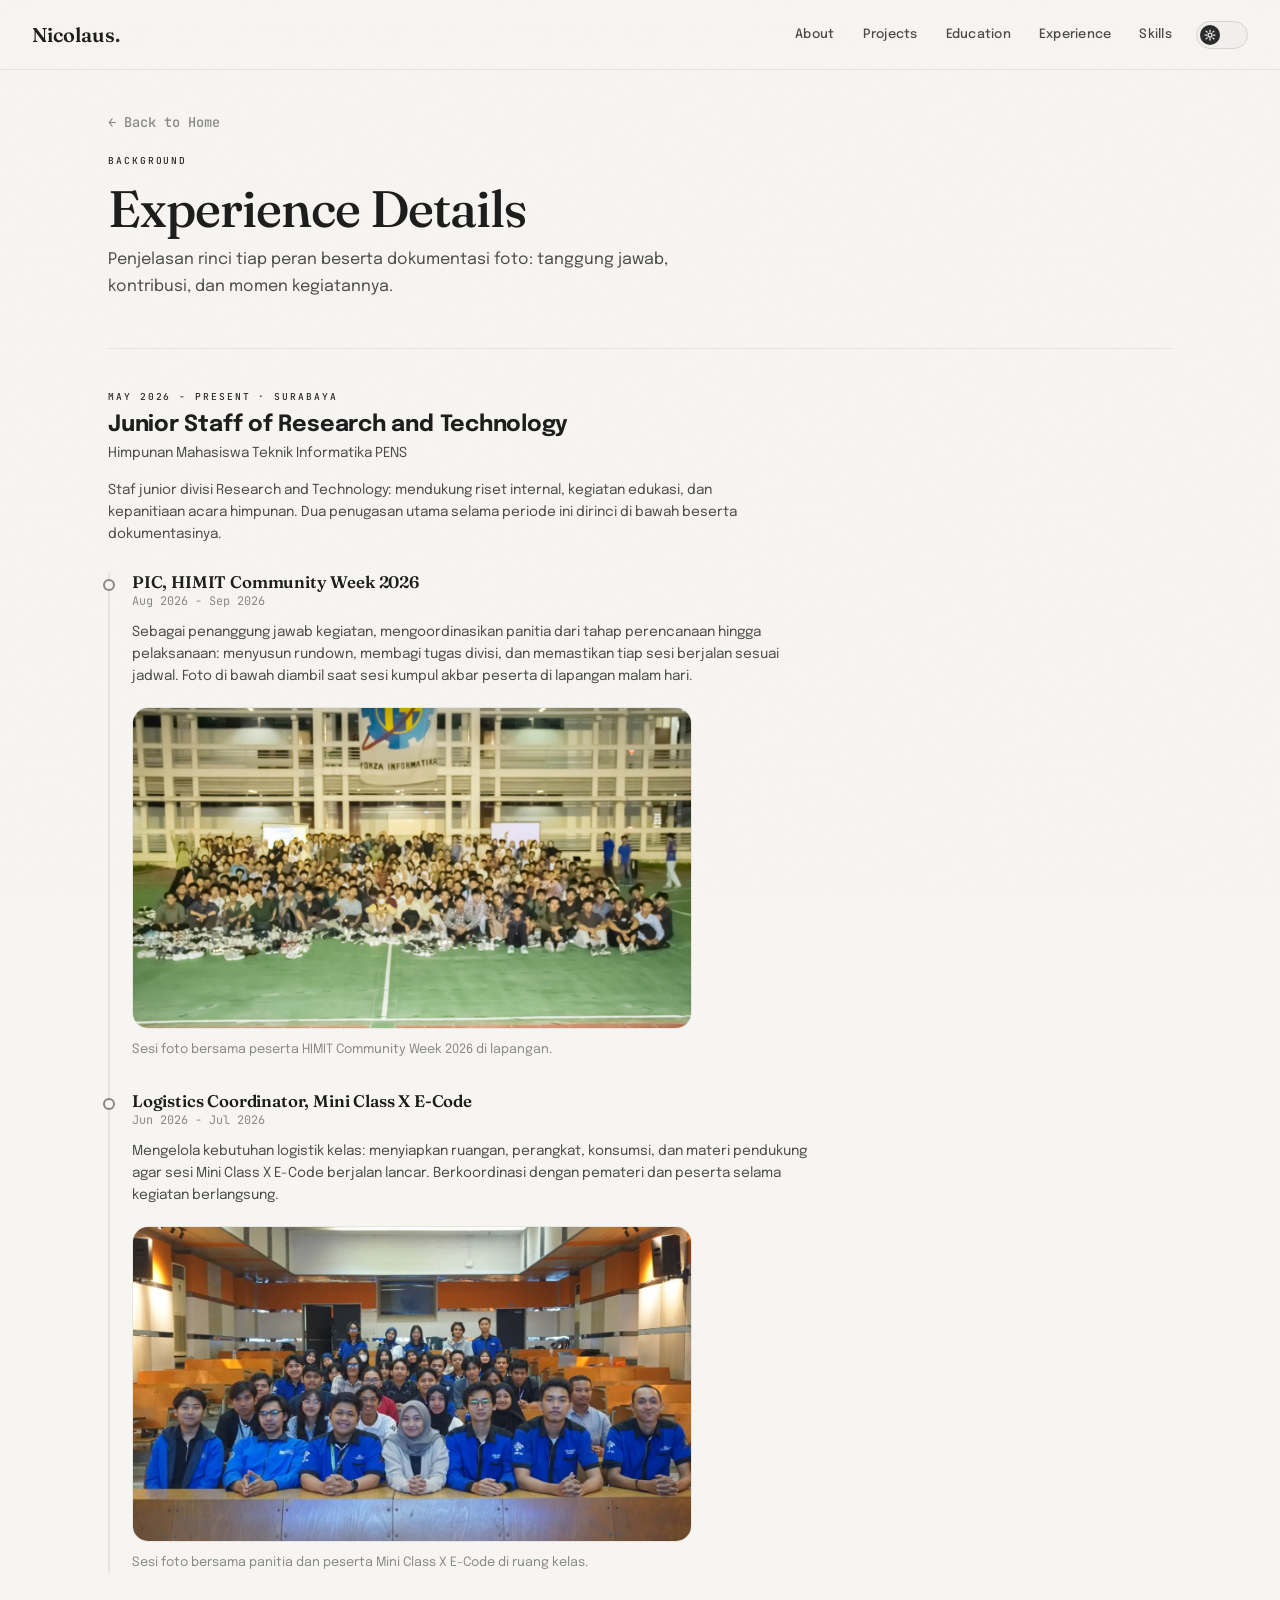
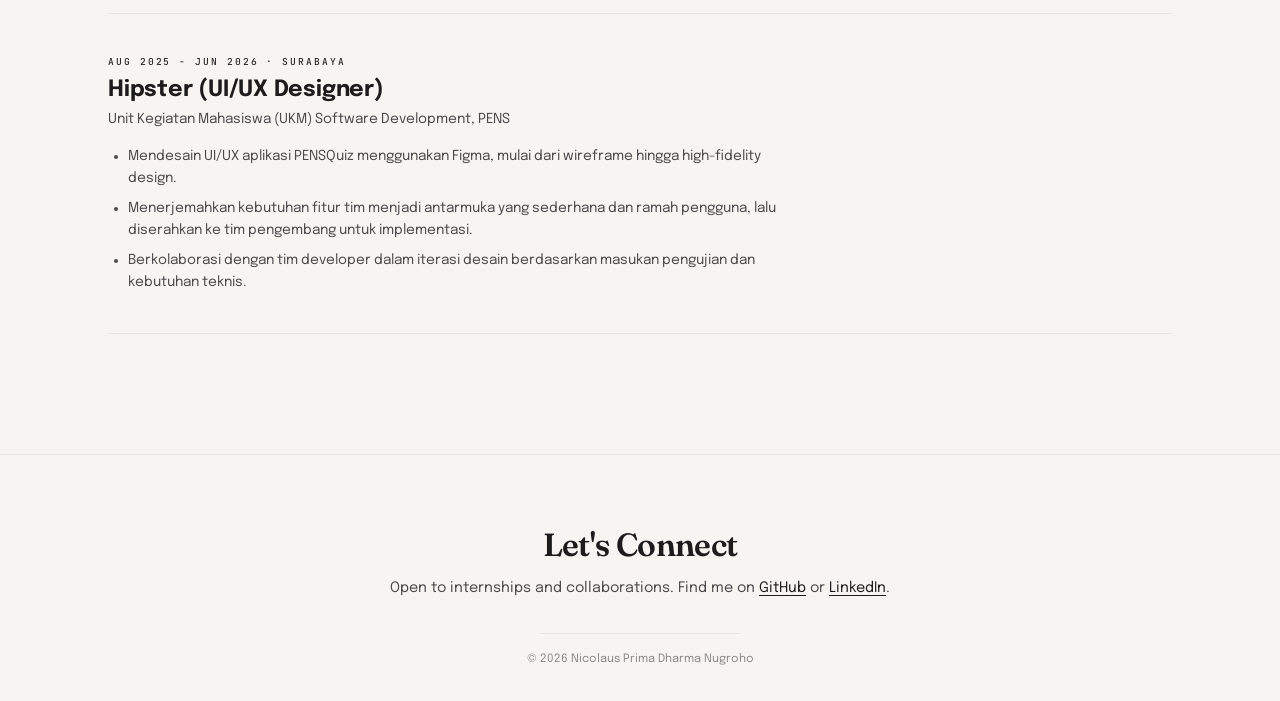
==== experience.html @ c0b5981f "Fix Projects link in experience.html to point to projects.html and enable mobile drawer" ====
<!DOCTYPE html>
<html lang="en">

<head>
  <meta charset="UTF-8">
  <meta name="viewport" content="width=device-width, initial-scale=1.0">
  <title>Experience Details | Nicolaus Prima</title>
  <meta name="description"
    content="Detail pengalaman Nicolaus Prima: HIMIT Community Week 2026 dan Mini Class X E-Code, lengkap dengan dokumentasi foto.">
  <link rel="canonical" href="https://nicolausprima.vercel.app/experience.html">
  <meta property="og:type" content="website">
  <meta property="og:url" content="https://nicolausprima.vercel.app/experience.html">
  <meta property="og:title" content="Experience Details | Nicolaus Prima">
  <meta property="og:description"
    content="Detail pengalaman Nicolaus Prima: HIMIT Community Week 2026 dan Mini Class X E-Code, lengkap dengan dokumentasi foto.">
  <meta property="og:image" content="https://nicolausprima.vercel.app/og-image.png">
  <link rel="icon" href="favicon.svg" type="image/svg+xml">
  <link rel="preconnect" href="https://fonts.googleapis.com">
  <link rel="preconnect" href="https://fonts.gstatic.com" crossorigin>
  <link
    href="https://fonts.googleapis.com/css2?family=Fraunces:ital,opsz,wght@0,9..144,400;0,9..144,500;0,9..144,600;0,9..144,700;1,9..144,400;1,9..144,500;1,9..144,600&family=Epilogue:wght@400;500;600&family=JetBrains+Mono:wght@400;500&family=Bebas+Neue&display=swap"
    rel="stylesheet">
  <script>
    (function () {
      var t = localStorage.getItem('theme');
      if (t) { document.documentElement.setAttribute('data-theme', t); }
      else if (window.matchMedia('(prefers-color-scheme: dark)').matches) {
        document.documentElement.setAttribute('data-theme', 'dark');
      }
    })();
  </script>
  <style>
    :root {
      --bg: #F7F5F2;
      --surface: #F2F0EC;
      --surface-alt: #ECEAE6;
      --text: #1C1C1C;
      --text-secondary: #4A4A4A;
      --text-muted: #888888;
      --accent: #2A2A2A;
      --accent-hover: #111111;
      --accent-glow: rgba(42, 42, 42, 0.07);
      --accent-2: #555555;
      --accent-2-glow: rgba(85, 85, 85, 0.07);
      --border: #D8D5D0;
      --border-light: #E8E5E0;
      --radius: 8px;
      --radius-sm: 4px;
      --font-display: 'Fraunces', serif;
      --font-body: 'Epilogue', sans-serif;
      --font-mono: 'JetBrains Mono', monospace;
      --font-impact: 'Bebas Neue', sans-serif;
      --transition: 0.4s cubic-bezier(0.22, 1, 0.36, 1);
      --ease-out: cubic-bezier(0.22, 1, 0.36, 1);
      --max-w: 1120px;
    }

    [data-theme="dark"] {
      --bg: #111110;
      --surface: #1A1918;
      --surface-alt: #222120;
      --text: #FFFFFF;
      --text-secondary: #C8C4BD;
      --text-muted: #8A8682;
      --accent: #DEDAD4;
      --accent-hover: #F2EEE8;
      --accent-glow: rgba(220, 216, 210, 0.05);
      --accent-2: #9A9590;
      --accent-2-glow: rgba(154, 149, 144, 0.06);
      --border: #2A2826;
      --border-light: #201F1D;
    }

    /* Dark mode: atmospheric hero glow */
    [data-theme="dark"] #hero::before {
      background: radial-gradient(ellipse 60% 50% at 70% 40%, rgba(255, 252, 245, 0.03) 0%, transparent 70%);
    }

    /* Dark mode: body grain stronger */
    [data-theme="dark"] body::after {
      opacity: 0.055;
    }

    /* Dark mode: navbar scrolled */
    [data-theme="dark"] .navbar.scrolled {
      background: rgba(17, 17, 16, 0.92);
      border-bottom-color: var(--border-light);
    }

    /* Dark mode: card polish */
    [data-theme="dark"] .project-card,
    [data-theme="dark"] .tech-badge,
    [data-theme="dark"] .edu-item,
    [data-theme="dark"] .about-avatar-wrap {
      box-shadow: 0 1px 0 rgba(255, 255, 255, 0.03) inset, 0 1px 4px rgba(0, 0, 0, 0.4), 0 4px 20px rgba(0, 0, 0, 0.25);
    }

    [data-theme="dark"] .project-card:hover,
    [data-theme="dark"] .tech-badge:hover,
    [data-theme="dark"] .edu-item:hover,
    [data-theme="dark"] .about-avatar-wrap:hover {
      box-shadow: 0 1px 0 rgba(255, 255, 255, 0.05) inset, 0 4px 24px rgba(0, 0, 0, 0.5), 0 16px 48px rgba(0, 0, 0, 0.35);
      border-color: var(--border);
    }

    /* Dark mode: river lines slightly more visible */
    [data-theme="dark"] .hero-river path {
      stroke: #DEDAD4;
    }

    [data-theme="dark"] .hero-river path.pulse-path {
      opacity: 0.5;
    }

    /* Dark mode: selection highlight */
    [data-theme="dark"] ::selection {
      background: rgba(220, 216, 210, 0.25);
      color: var(--text);
    }

    /* THEME TOGGLE */
    .theme-toggle {
      background: var(--surface);
      border: 1.5px solid var(--border);
      border-radius: 100px;
      width: 52px;
      height: 28px;
      cursor: pointer;
      position: relative;
      transition: var(--transition);
      flex-shrink: 0;
      padding: 0;
    }

    .theme-toggle:hover {
      border-color: var(--accent);
    }

    .theme-toggle-thumb {
      position: absolute;
      top: 3px;
      left: 3px;
      width: 20px;
      height: 20px;
      border-radius: 50%;
      background: var(--accent);
      transition: transform 0.35s cubic-bezier(0.34, 1.56, 0.64, 1), background 0.35s;
      display: flex;
      align-items: center;
      justify-content: center;
    }

    [data-theme="dark"] .theme-toggle-thumb {
      transform: translateX(24px);
    }

    .theme-toggle-icon {
      width: 12px;
      height: 12px;
      color: var(--bg);
      transition: opacity 0.2s;
    }

    .icon-sun {
      opacity: 1;
      position: absolute;
    }

    .icon-moon {
      opacity: 0;
      position: absolute;
    }

    [data-theme="dark"] .icon-sun {
      opacity: 0;
    }

    [data-theme="dark"] .icon-moon {
      opacity: 1;
    }

    /* Smooth Dark/Light Mode Transition */
    .theme-transition,
    .theme-transition *,
    .theme-transition *::before,
    .theme-transition *::after {
      transition: background-color 0.5s ease, color 0.5s ease, border-color 0.5s ease, box-shadow 0.5s ease, fill 0.5s ease, stroke 0.5s ease !important;
    }

    *,
    *::before,
    *::after {
      box-sizing: border-box;
      margin: 0;
      padding: 0;
    }

    html {
      scroll-behavior: smooth;
      overflow-x: hidden;
      width: 100%;
    }

    body {
      background: var(--bg);
      color: var(--text);
      font-family: var(--font-body);
      font-weight: 400;
      font-size: 16px;
      line-height: 1.65;
      -webkit-font-smoothing: antialiased;
      -moz-osx-font-smoothing: grayscale;
      min-height: 100vh;
      overflow-x: hidden;
      width: 100%;
      -webkit-tap-highlight-color: transparent;
    }

    ::selection {
      background: var(--accent);
      color: #fff;
    }

    :focus-visible {
      outline: 2px solid var(--accent);
      outline-offset: 2px;
      border-radius: 2px;
    }

    body::after {
      content: '';
      position: fixed;
      inset: 0;
      pointer-events: none;
      z-index: 9999;
      opacity: 0.025;
      background-image: url("data:image/svg+xml,%3Csvg viewBox='0 0 256 256' xmlns='http://www.w3.org/2000/svg'%3E%3Cfilter id='n'%3E%3CfeTurbulence type='fractalNoise' baseFrequency='0.85' numOctaves='4' stitchTiles='stitch'/%3E%3C/filter%3E%3Crect width='100%25' height='100%25' filter='url(%23n)'/%3E%3C/svg%3E");
      background-repeat: repeat;
      background-size: 256px 256px;
    }

    .container {
      max-width: var(--max-w);
      margin: 0 auto;
      padding: 0 28px;
    }

    h1,
    h2,
    h3,
    h4 {
      font-family: var(--font-display);
      font-weight: 500;
      line-height: 1.1;
      color: var(--text);
    }

    h2 {
      font-size: clamp(2rem, 3.6vw, 2.8rem);
      font-weight: 600;
      letter-spacing: -0.02em;
    }

    h3 {
      font-size: 1.1rem;
      font-weight: 600;
      letter-spacing: -0.01em;
    }

    /* NAVBAR */
    .navbar {
      position: sticky;
      top: 0;
      left: 0;
      right: 0;
      z-index: 1000;
      display: flex;
      align-items: center;
      justify-content: space-between;
      padding: 18px 32px;
      background: rgba(247, 245, 242, 0.88);
      backdrop-filter: blur(16px);
      -webkit-backdrop-filter: blur(16px);
      border-bottom: 1px solid var(--border-light);
      transition: var(--transition);
    }

    [data-theme="dark"] .navbar {
      background: rgba(17, 17, 16, 0.88);
    }

    .nav-right {
      display: flex;
      align-items: center;
      gap: 24px;
    }

    .nav-logo {
      font-family: var(--font-display);
      font-size: 1.25rem;
      font-weight: 600;
      color: var(--text);
      text-decoration: none;
      font-feature-settings: 'swsh' 1, 'calt' 1;
    }

    .nav-logo span {
      color: var(--accent);
    }

    .nav-menu {
      display: flex;
      gap: 28px;
      list-style: none;
    }

    .nav-menu a {
      color: var(--text-secondary);
      text-decoration: none;
      font-size: 0.8rem;
      font-weight: 500;
      letter-spacing: 0.02em;
      transition: color var(--transition);
      position: relative;
    }

    .nav-menu a::after {
      content: '';
      position: absolute;
      bottom: -4px;
      left: 0;
      width: 0;
      height: 1.5px;
      background: var(--accent);
      transition: width var(--transition);
    }

    .nav-menu a:hover {
      color: var(--text);
    }

    .nav-menu a:hover::after {
      width: 100%;
    }

    .nav-social {
      display: flex;
      align-items: center;
      gap: 4px;
      padding-left: 20px;
      border-left: 1px solid var(--border-light);
    }

    .nav-social a {
      display: flex;
      align-items: center;
      justify-content: center;
      width: 32px;
      height: 32px;
      color: var(--text-secondary);
      border-radius: var(--radius-sm);
      transition: var(--transition);
    }

    .nav-social a:hover {
      color: var(--accent);
      background: var(--accent-glow);
    }

    .nav-social svg {
      width: 15px;
      height: 15px;
    }

    /* HERO */
    #hero {
      min-height: 100vh;
      display: flex;
      align-items: center;
      justify-content: center;
      position: relative;
      overflow: hidden;
    }

    .hero-river {
      position: absolute;
      inset: 0;
      width: 100%;
      height: 100%;
      pointer-events: none;
      z-index: 0;
      display: block;
    }

    .hero-river path {
      stroke: var(--accent);
    }

    .hero-river path.pulse-path {
      stroke-dasharray: 180 500;
      animation: river-flow-pulse 16s linear infinite;
    }

    /* Dithered pulse: very slow drift */
    .river-group-1 .pulse-path {
      animation-duration: 58s;
      animation-delay: 0s;
    }

    .river-group-2 .pulse-path {
      animation-duration: 80s;
      animation-delay: -22s;
    }

    .river-group-3 .pulse-path {
      animation-duration: 68s;
      animation-delay: -40s;
    }

    /* Wavy floating groups, very slow and hypnotic */
    .river-group-1 {
      animation: river-float-1 62s ease-in-out infinite;
    }

    .river-group-2 {
      animation: river-float-2 88s ease-in-out infinite;
    }

    .river-group-3 {
      animation: river-float-3 74s ease-in-out infinite;
    }

    @keyframes river-flow-pulse {
      from {
        stroke-dashoffset: 680;
      }

      to {
        stroke-dashoffset: 0;
      }
    }

    @keyframes river-float-1 {

      0%,
      100% {
        transform: translate(0, 0) scaleY(1);
      }

      50% {
        transform: translate(-30px, 12px) scaleY(1.04);
      }
    }

    @keyframes river-float-2 {

      0%,
      100% {
        transform: translate(0, 0) scaleY(1);
      }

      50% {
        transform: translate(25px, -15px) scaleY(0.96);
      }
    }

    @keyframes river-float-3 {

      0%,
      100% {
        transform: translate(0, 0) scaleY(1);
      }

      50% {
        transform: translate(-15px, -8px) scaleY(1.02);
      }
    }

    #hero::before {
      content: '';
      position: absolute;
      right: -5%;
      top: -15%;
      width: 500px;
      height: 500px;
      background: radial-gradient(circle, var(--accent-glow) 0%, transparent 60%);
      pointer-events: none;
      z-index: 0;
    }

    .hero-inner {
      display: flex;
      justify-content: center;
      align-items: center;
      align-items: center;
      width: 100%;
      max-width: var(--max-w);
      margin: 0 auto;
      padding: 0 28px;
      position: relative;
      z-index: 1;
    }

    .hero-tag {
      display: inline-flex;
      align-items: center;
      gap: 8px;
      font-family: var(--font-mono);
      font-size: 0.6rem;
      font-weight: 500;
      letter-spacing: 0.15em;
      text-transform: uppercase;
      color: var(--accent);
      margin-bottom: 24px;
    }

    .hero-tag::before {
      content: '';
      width: 5px;
      height: 5px;
      background: var(--accent);
      border-radius: 50%;
      animation: pulse 2s infinite;
    }

    @keyframes pulse {

      0%,
      100% {
        opacity: 1;
      }

      50% {
        opacity: 0.2;
      }
    }

    .hero-name {
      font-family: var(--font-display);
      font-size: clamp(3.4rem, 6.5vw, 5.4rem);
      font-weight: 600;
      line-height: 1.02;
      color: var(--text);
      margin-bottom: 4px;
      letter-spacing: -0.02em;
    }

    .hero-name .italic {
      font-style: italic;
      font-feature-settings: 'swsh' 1, 'calt' 1;
      color: var(--accent);
    }

    .hero-name-line {
      display: block;
      width: 64px;
      height: 3px;
      background: var(--accent);
      margin: 18px 0 16px;
    }

    .hero-role {
      font-size: 1.05rem;
      color: var(--text-secondary);
      margin-bottom: 20px;
      font-weight: 400;
      min-height: 2rem;
    }

    .hero-role .typed-cursor {
      color: var(--accent);
      font-weight: 300;
    }

    .hero-bio {
      color: var(--text-secondary);
      font-size: 0.92rem;
      line-height: 1.8;
      max-width: 480px;
      margin-bottom: 32px;
    }

    .hero-bio strong {
      color: var(--text);
      font-weight: 500;
    }

    .hero-cta {
      display: flex;
      gap: 12px;
      flex-wrap: wrap;
    }

    .btn {
      display: inline-flex;
      align-items: center;
      gap: 10px;
      padding: 12px 28px;
      font-family: var(--font-body);
      font-size: 0.82rem;
      font-weight: 500;
      text-decoration: none;
      border-radius: var(--radius);
      cursor: pointer;
      border: none;
      line-height: 1;
      transition: var(--transition);
    }

    .btn-primary {
      background: var(--accent);
      color: #fff;
    }

    .btn-primary:hover {
      background: var(--accent-hover);
      box-shadow: 0 4px 20px rgba(0, 0, 0, 0.18);
      transform: translateY(-2px);
    }

    .btn-outline {
      background: transparent;
      color: var(--text);
      border: 1.5px solid var(--border);
    }

    /* New Hero Typography */
    .hero-content-new {
      position: absolute;
      top: 50%;
      left: 50%;
      transform: translate(-50%, -50%);
      z-index: 10;
      text-align: center;
      display: flex;
      flex-direction: column;
      align-items: center;
      width: 100%;
      max-width: 800px;
      padding: 0 20px;
    }

    .hero-tag-new {
      display: inline-flex;
      align-items: center;
      gap: 8px;
      font-family: var(--font-body);
      font-size: 0.95rem;
      color: var(--text-secondary);
      margin-bottom: 24px;
      font-weight: 500;
    }

    .hero-title-new {
      font-family: var(--font-heading);
      font-size: clamp(2.5rem, 6vw, 4.5rem);
      font-weight: 500;
      letter-spacing: -0.03em;
      color: var(--text);
      margin-bottom: 24px;
      min-height: 2.2em;
      /* Prevent layout shift during typing */
    }

    .hero-highlight {
      position: relative;
      display: inline-block;
      padding: 0 8px;
      margin: 0 2px;
      color: var(--text);
      z-index: 1;
      border-radius: 2px;
      transition: color 0.3s ease;
      /* Default transition for reverting */
    }

    .hero-highlight::before {
      content: '';
      position: absolute;
      top: 0;
      left: 0;
      width: 0%;
      height: 100%;
      background-color: var(--text);
      z-index: -1;
      border-radius: 2px;
      transition: width 0.5s cubic-bezier(0.22, 1, 0.36, 1);
      /* Default transition for reverting */
    }

    /* Highlight Activation Animations (Triggered by JS onComplete) */
    .hero-title-new.highlight-active .hero-highlight.h-1::before {
      width: 100%;
      transition: width 0.5s cubic-bezier(0.22, 1, 0.36, 1) 0s;
    }

    .hero-title-new.highlight-active .hero-highlight.h-1 {
      color: var(--bg);
      transition: color 0.3s ease 0.15s;
    }

    .hero-title-new.highlight-active .hero-highlight.h-2::before {
      width: 100%;
      transition: width 0.5s cubic-bezier(0.22, 1, 0.36, 1) 0.3s;
      /* Staggered delay */
    }

    .hero-title-new.highlight-active .hero-highlight.h-2 {
      color: var(--bg);
      transition: color 0.3s ease 0.45s;
    }

    .hero-bio-new {
      font-size: 1.1rem;
      color: var(--text-secondary);
      max-width: 600px;
      margin-bottom: 40px;
      line-height: 1.6;
    }

    .hero-cta-new {
      display: flex;
      gap: 16px;
      justify-content: center;
    }

    .btn-primary-new {
      background: var(--text);
      color: var(--bg);
      border-radius: 100px;
      padding: 14px 32px;
      font-weight: 500;
      font-size: 0.95rem;
      display: inline-flex;
      align-items: center;
      gap: 10px;
      text-decoration: none;
      transition: opacity 0.2s;
    }

    .btn-primary-new:hover {
      opacity: 0.85;
    }

    .btn-outline-new {
      background: transparent;
      color: var(--text);
      border: 1px solid var(--border);
      border-radius: 100px;
      padding: 14px 32px;
      font-weight: 500;
      font-size: 0.95rem;
      text-decoration: none;
      transition: background 0.2s;
      display: inline-flex;
      align-items: center;
      gap: 10px;
    }

    .btn-outline-new:hover {
      background: var(--surface);
    }

    .btn-outline:hover {
      border-color: var(--accent);
      color: var(--accent);
      transform: translateY(-2px);
    }

    /* Photo block */
    .hero-visual {
      position: absolute;
      inset: 0;
      width: 100vw;
      height: 100vh;
      display: none !important;
      /* Temporarily blanked out as requested */
      justify-content: center;
      align-items: center;
      padding: 0;
      overflow: hidden;
    }

    /* Animated Image Hands */
    .dither-hand {
      position: fixed;
      /* Global follow */
      top: 50%;
      width: 45vw;
      max-width: 600px;
      min-width: 250px;
      height: 45vw;
      max-height: 600px;
      min-height: 250px;
      background-image: url('dither-hand.png');
      background-size: contain;
      background-repeat: no-repeat;
      background-position: center;
      mix-blend-mode: screen;
      opacity: 1;
      pointer-events: none;
      z-index: 5;

      /* Smooth fade for scroll */
      transition: opacity 0.4s ease;

      -webkit-mask-image: linear-gradient(to right, transparent 0%, black 20%);
      mask-image: linear-gradient(to right, transparent 0%, black 20%);
    }

    [data-theme="light"] .dither-hand {
      filter: invert(1);
      mix-blend-mode: multiply;
    }

    .dither-hand.left-side {
      /* Anchor the right tip of the left hand exactly 570px from the center screen (beside the 1140px container) */
      right: calc(50vw + 575px);
      transform: translateY(-50%) translateX(0vw);
      animation: pointFloatLeft 2s ease-in-out infinite;
    }

    .dither-hand.right-side {
      /* Anchor the left tip of the flipped right hand exactly 570px from the center screen */
      left: calc(50vw + 575px);
      transform: translateY(-50%) translateX(0vw) scaleX(-1);
      animation: pointFloatRight 2s ease-in-out infinite;
    }

    .dither-hand.left-side {
      right: calc(50vw + 575px);
      transform: translateY(-50%) translateX(0vw);
    }

    .dither-hand.right-side {
      left: calc(50vw + 575px);
      transform: translateY(-50%) translateX(0vw) scaleX(-1);
    }

    @keyframes pointFloatLeft {

      0%,
      100% {
        margin-right: 0px;
      }

      50% {
        margin-right: -15px;
      }

      /* Pushes 15px inward */
    }

    @keyframes pointFloatRight {

      0%,
      100% {
        margin-left: 0px;
      }

      50% {
        margin-left: -15px;
      }

      /* Pushes 15px inward */
    }

    .hero-visual::before {
      content: '';
      position: absolute;
      width: 85vw;
      max-width: 1000px;
      aspect-ratio: 16 / 9;
      height: auto;
      border: 2px solid var(--accent);
      top: 50%;
      left: 50%;
      transform: translate(-50%, -50%) rotate(-1.5deg);
      opacity: 0.12;
      border-radius: var(--radius);
      pointer-events: none;
    }

    .dither-3d-container {
      position: relative;
      width: 100%;
      height: 100%;
      display: flex;
      flex-direction: column;
      align-items: center;
      justify-content: center;
      z-index: 1;
    }

    #hero-3d-canvas {
      width: 100%;
      height: 100%;
      display: block;
      cursor: grab;
    }

    #hero-3d-canvas:active {
      cursor: grabbing;
    }

    .btn-3d-nav {
      position: absolute;
      top: 50%;
      transform: translateY(-50%);
      width: 44px;
      height: 44px;
      border-radius: 50%;
      background: var(--surface);
      border: 1.5px solid var(--border);
      color: var(--text);
      z-index: 2;
      display: flex;
      align-items: center;
      justify-content: center;
      cursor: pointer;
      box-shadow: 0 4px 12px rgba(0, 0, 0, 0.1);
      transition: var(--transition);
    }

    .btn-3d-nav:hover {
      border-color: var(--accent);
      color: var(--accent);
      transform: translateY(-50%) scale(1.05);
    }

    .btn-3d-prev {
      left: 4vw;
    }

    .btn-3d-next {
      right: 4vw;
    }

    .hero-3d-label {
      position: absolute;
      bottom: 6vh;
      left: 50%;
      transform: translateX(-50%);
      font-family: var(--font-mono);
      font-size: 0.85rem;
      letter-spacing: 0.1em;
      color: var(--text);
      background: var(--surface);
      padding: 6px 16px;
      border-radius: 100px;
      border: 1px solid var(--border);
      pointer-events: none;
      z-index: 2;
    }




    /* TECH STRIP */
    .tech-strip {
      display: flex;
      align-items: center;
      justify-content: center;
      gap: 16px;
      padding: 22px 28px;
      flex-wrap: wrap;
      border-top: 1px solid var(--border-light);
      border-bottom: 1px solid var(--border-light);
      background: rgba(242, 240, 236, 0.4);
    }

    .tech-strip-label {
      font-size: 0.7rem;
      font-weight: 600;
      text-transform: uppercase;
      letter-spacing: 0.12em;
      color: var(--text-muted);
    }

    .tech-items {
      display: flex;
      align-items: center;
      gap: 8px;
      flex-wrap: wrap;
    }

    .tech-chip {
      display: inline-flex;
      align-items: center;
      gap: 6px;
      font-family: var(--font-mono);
      font-size: 0.65rem;
      font-weight: 500;
      color: var(--text-secondary);
      padding: 6px 14px;
      background: var(--surface);
      border: 1px solid var(--border-light);
      border-radius: 100px;
      transition: var(--transition);
    }

    .tech-chip:hover {
      border-color: var(--accent);
      color: var(--accent);
      background: var(--accent-glow);
    }

    /* SECTIONS */
    section {
      padding: 100px 0;
      scroll-margin-top: 80px;
      /* JS handles precise centering on nav clicks */
    }

    .section-label {
      display: block;
      font-family: var(--font-mono);
      font-size: 0.6rem;
      font-weight: 500;
      letter-spacing: 0.2em;
      text-transform: uppercase;
      color: var(--accent);
      margin-bottom: 8px;
    }

    .section-intro {
      color: var(--text-secondary);
      font-size: 0.92rem;
      max-width: 540px;
      margin-top: 12px;
      line-height: 1.7;
    }

    /* PROJECTS */
    .projects-grid {
      display: grid;
      grid-template-columns: repeat(2, 1fr);
      gap: 24px;
      margin-top: 40px;
      position: relative;
      z-index: 2;
      /* Ensures cards stay above hands */
    }

    .project-card {
      background: var(--surface);
      border: 1px solid var(--border-light);
      border-radius: var(--radius);
      overflow: hidden;
      text-decoration: none;
      color: var(--text);
      display: flex;
      flex-direction: column;
      transition: var(--transition);
      box-shadow: 0 1px 4px rgba(26, 22, 18, 0.04), 0 4px 16px rgba(26, 22, 18, 0.04);
    }

    .project-card:hover {
      box-shadow: 0 4px 16px rgba(26, 22, 18, 0.06), 0 12px 40px rgba(26, 22, 18, 0.08);
      transform: translateY(-4px);
      border-color: var(--border);
    }

    .project-card:nth-child(1) {
      --card-accent: var(--accent);
    }

    .project-card:nth-child(2) {
      --card-accent: var(--accent-2);
    }

    .project-media {
      position: relative;
      aspect-ratio: 16 / 9;
      overflow: hidden;
      background: var(--surface-alt);
      border-bottom: 1px solid var(--border-light);
    }

    .project-media img {
      width: 100%;
      height: 100%;
      object-fit: cover;
      object-position: center top;
      display: block;
      transition: transform 0.6s var(--ease-out);
    }

    .project-card:hover .project-media img {
      transform: scale(1.04);
    }

    .project-body {
      display: flex;
      flex-direction: column;
      gap: 18px;
      padding: 28px 28px 26px;
      flex: 1;
    }

    .project-tagline {
      order: 1;
      display: flex;
      align-items: center;
      gap: 8px;
      font-family: var(--font-body);
      font-size: 0.82rem;
      font-weight: 500;
      letter-spacing: 0;
      text-transform: none;
      color: var(--text-secondary);
    }

    .project-tagline::before {
      content: '';
      width: 5px;
      height: 5px;
      background: var(--card-accent, var(--accent));
      border-radius: 50%;
    }

    .project-title {
      font-family: var(--font-display);
      font-size: 1.15rem;
      font-weight: 600;
      line-height: 1.25;
      letter-spacing: -0.01em;
      order: 0;
    }

    .project-metric {
      order: 2;
      display: inline-flex;
      align-items: center;
      gap: 6px;
      font-family: var(--font-mono);
      font-size: 0.68rem;
      font-weight: 500;
      color: var(--text);
      background: var(--bg);
      border: 1px solid var(--border-light);
      border-radius: 100px;
      padding: 4px 12px;
      align-self: flex-start;
    }

    .project-metric svg {
      width: 11px;
      height: 11px;
      color: var(--card-accent, var(--accent));
    }

    .project-desc {
      order: 3;
      font-size: 0.85rem;
      color: var(--text-secondary);
      line-height: 1.65;
      flex: 1;
    }

    .project-stack {
      order: 4;
      display: flex;
      align-items: center;
      flex-wrap: wrap;
      column-gap: 16px;
      row-gap: 10px;
      padding: 6px 0 2px;
    }

    .stack-badge {
      display: inline-flex;
      align-items: center;
      gap: 7px;
      font-family: var(--font-body);
      font-size: 0.8rem;
      font-weight: 500;
      color: var(--text-secondary);
      padding: 0;
      background: none;
      border: none;
      border-radius: 0;
    }

    .stack-badge svg {
      width: 18px;
      height: 18px;
      flex-shrink: 0;
      fill: var(--brand, currentColor);
    }

    [data-theme="dark"] .stack-badge svg {
      fill: var(--brand-dark, var(--brand, currentColor));
    }

    .project-footer {
      display: flex;
      align-items: center;
      gap: 10px;
      padding-top: 16px;
      border-top: 1px solid var(--border-light);
      margin-top: auto;
    }

    .project-btn {
      flex: 1;
      display: inline-flex;
      align-items: center;
      justify-content: center;
      gap: 8px;
      font-size: 0.74rem;
      font-weight: 500;
      text-decoration: none;
      padding: 9px 14px;
      border-radius: var(--radius-sm);
      line-height: 1;
      transition: var(--transition);
    }

    .project-btn svg {
      width: 13px;
      height: 13px;
    }

    .project-btn.demo {
      background: var(--accent);
      color: var(--bg);
    }

    .project-btn.demo:hover {
      background: var(--accent-hover);
    }

    .project-btn.code {
      background: transparent;
      color: var(--text-secondary);
      border: 1px solid var(--border);
    }

    .project-btn.code:hover {
      border-color: var(--accent);
      color: var(--accent);
    }

    /* EDUCATION — timeline rows + logo kanan */
    .edu-list,
    .exp-list {
      display: flex;
      flex-direction: column;
      margin-top: 40px;
    }

    .edu-item,
    .exp-item {
      display: grid;
      grid-template-columns: 150px 1fr auto;
      gap: 24px;
      align-items: center;
      padding: 30px 0;
      border-top: 1px solid var(--border-light);
      transition: background var(--transition);
    }

    .edu-item:last-child,
    .exp-item:last-child {
      border-bottom: 1px solid var(--border-light);
    }

    .edu-item:hover,
    .exp-item:hover {
      background: var(--surface);
    }

    .edu-years,
    .exp-years {
      font-family: var(--font-mono);
      font-size: 0.8rem;
      font-weight: 500;
      color: var(--text-muted);
      white-space: nowrap;
    }

    .edu-degree,
    .exp-role {
      font-family: var(--font-body);
      font-size: 1.02rem;
      font-weight: 700;
      letter-spacing: -0.01em;
      color: var(--text);
    }

    .edu-school,
    .exp-org {
      font-size: 0.86rem;
      color: var(--text-secondary);
      margin-top: 5px;
    }

    .edu-campus,
    .exp-meta {
      font-size: 0.86rem;
      color: var(--text-muted);
      margin-top: 2px;
    }

    .edu-logo-wrap {
      width: 88px;
      height: 88px;
      display: flex;
      align-items: center;
      justify-content: center;
      flex-shrink: 0;
      background: transparent;
      padding: 4px;
      margin-right: 20px;
    }

    [data-theme="dark"] .edu-logo-wrap {
      background: transparent;
      border: none;
      box-shadow: none;
    }

    .edu-logo {
      max-width: 100%;
      max-height: 100%;
      object-fit: contain;
    }

    /* EXPERIENCE — header split + link kanan (ala contoh) */
    .section-head-split {
      display: flex;
      align-items: flex-end;
      justify-content: space-between;
      gap: 16px;
    }

    .section-link {
      font-family: var(--font-body);
      font-size: 0.85rem;
      font-weight: 500;
      color: var(--text-muted);
      text-decoration: none;
      white-space: nowrap;
      padding-bottom: 6px;
      transition: color var(--transition);
    }

    .section-link:hover {
      color: var(--accent);
    }

    /* EXPERIENCE — sub-peran di dalam induk (ala LinkedIn group) */
    .exp-sub {
      list-style: none;
      margin: 18px 0 0;
      padding: 0 0 0 18px;
      border-left: 2px solid var(--border-light);
      display: flex;
      flex-direction: column;
      gap: 14px;
    }

    .exp-sub li {
      display: flex;
      flex-direction: column;
      gap: 2px;
    }

    .exp-sub-photo {
      margin-top: 10px;
      border-radius: 12px;
      overflow: hidden;
      border: 1px solid var(--border-light);
      max-width: 420px;
    }

    .exp-sub-photo img {
      display: block;
      width: 100%;
      height: auto;
      object-fit: cover;
    }

    .exp-sub-role {
      font-size: 0.9rem;
      font-weight: 600;
      color: var(--text);
    }

    .exp-sub-years {
      font-family: var(--font-mono);
      font-size: 0.74rem;
      color: var(--text-muted);
    }

    .exp-desc {
      list-style: disc;
      margin: 14px 0 0;
      padding: 0 0 0 20px;
      display: flex;
      flex-direction: column;
      gap: 8px;
      font-size: 0.86rem;
      line-height: 1.6;
      color: var(--text-secondary);
    }

    /* SKILLS — badge marquee (atas kanan, bawah kiri + fade tepi) */
    .tech-groups {
      display: flex;
      flex-direction: column;
      gap: 16px;
      margin-top: 40px;
    }

    .tech-row {
      overflow: hidden;
      padding: 6px 0;
      -webkit-mask-image: linear-gradient(to right, transparent, #000 10%, #000 90%, transparent);
      mask-image: linear-gradient(to right, transparent, #000 10%, #000 90%, transparent);
    }

    .tech-track {
      display: flex;
      width: max-content;
      animation: tech-scroll-right 55s linear infinite;
      will-change: transform;
    }

    .tech-row:nth-child(2) .tech-track {
      animation-name: tech-scroll-left;
      animation-duration: 70s;
    }

    .tech-row:hover .tech-track {
      animation-play-state: paused;
    }

    @keyframes tech-scroll-right {
      from { transform: translateX(-50%); }
      to { transform: translateX(0); }
    }

    @keyframes tech-scroll-left {
      from { transform: translateX(0); }
      to { transform: translateX(-50%); }
    }

    .tech-track .tech-badge {
      flex-shrink: 0;
      margin-right: 14px;
    }

    .tech-badge {
      display: inline-flex;
      align-items: center;
      gap: 11px;
      font-family: var(--font-body);
      font-size: 0.9rem;
      font-weight: 600;
      color: var(--text);
      padding: 14px 24px 14px 16px;
      background: #FFFFFF;
      border: 1px solid var(--border-light);
      border-radius: 12px;
      box-shadow: 0 1px 4px rgba(26, 22, 18, 0.04);
      transition: var(--transition);
    }

    [data-theme="dark"] .tech-badge {
      background: var(--surface);
    }

    .tech-badge:hover {
      box-shadow: 0 4px 16px rgba(26, 22, 18, 0.08);
      transform: translateY(-2px);
      border-color: var(--border);
    }

    .tech-badge svg {
      width: 22px;
      height: 22px;
      flex-shrink: 0;
      fill: var(--brand, currentColor);
    }

    [data-theme="dark"] .tech-badge svg {
      fill: var(--brand-dark, var(--brand, currentColor));
    }

    @media (prefers-reduced-motion: reduce) {
      .tech-track {
        animation: none;
        flex-wrap: wrap;
        justify-content: center;
        width: auto;
      }
      .tech-row {
        -webkit-mask-image: none;
        mask-image: none;
        overflow: visible;
      }
    }

    /* ABOUT ME */
    .about-me {
      padding: 60px 0;
      scroll-margin-top: 80px;
      min-height: calc(100vh - 80px);
      display: flex;
      align-items: center;
      justify-content: center;
    }

    .about-me-container {
      display: flex;
      flex-direction: column;
      align-items: center;
      text-align: center;
      max-width: 720px;
    }

    .about-avatar-wrap {
      width: 190px;
      height: 190px;
      border-radius: 50%;
      padding: 6px;
      background: var(--surface);
      border: 2px solid var(--border);
      box-shadow: 0 10px 32px rgba(26, 22, 18, 0.1);
      margin-bottom: 28px;
      transition: var(--transition);
    }

    .about-avatar-wrap:hover {
      transform: translateY(-4px) scale(1.03);
      border-color: var(--accent);
      box-shadow: 0 16px 40px rgba(26, 22, 18, 0.16);
    }

    .about-avatar {
      width: 100%;
      height: 100%;
      object-fit: cover;
      border-radius: 50%;
      display: block;
    }

    .about-name {
      font-family: var(--font-display);
      font-size: 2.5rem;
      font-weight: 600;
      letter-spacing: -0.02em;
      margin-bottom: 14px;
    }

    .about-bio {
      color: var(--text-secondary);
      font-size: 1.08rem;
      line-height: 1.75;
      margin-bottom: 28px;
    }

    /* FOOTER */
    footer {
      padding: 64px 28px 32px;
      text-align: center;
      border-top: 1px solid var(--border-light);
      margin-top: 40px;
    }

    .footer-title {
      font-family: var(--font-display);
      font-size: 2rem;
      font-weight: 600;
      letter-spacing: -0.02em;
      margin-bottom: 6px;
    }

    .footer-sub {
      color: var(--text-secondary);
      font-size: 0.9rem;
      margin-bottom: 32px;
    }

    .footer-cta {
      display: flex;
      justify-content: center;
      gap: 14px;
      margin-bottom: 40px;
      flex-wrap: wrap;
    }

    .footer-divider {
      border: none;
      border-top: 1px solid var(--border-light);
      max-width: 200px;
      margin: 0 auto 16px;
    }

    .footer-copy {
      color: var(--text-muted);
      font-size: 0.72rem;
    }

    /* REVEAL */
    .reveal {
      opacity: 0;
      transform: translateY(24px);
      transition: opacity 0.6s var(--ease-out), transform 0.6s var(--ease-out);
    }

    .reveal.visible {
      opacity: 1;
      transform: translateY(0);
    }

    /* ── MOBILE NAVIGATION COMPACT FLOATING MENU ── */
    .nav-toggle {
      display: none;
      background: transparent;
      border: 1.5px solid var(--border);
      border-radius: var(--radius-sm);
      width: 38px;
      height: 38px;
      padding: 0;
      cursor: pointer;
      align-items: center;
      justify-content: center;
      flex-direction: column;
      gap: 4.5px;
      transition: var(--transition);
      color: var(--text);
      flex-shrink: 0;
    }

    .nav-toggle:hover {
      background: var(--surface);
      border-color: var(--accent);
    }

    .nav-toggle-bar {
      display: block;
      width: 17px;
      height: 2px;
      background: currentColor;
      border-radius: 2px;
      transition: transform 0.25s var(--ease-out), opacity 0.2s ease;
    }

    .nav-toggle.active .nav-toggle-bar:nth-child(1) {
      transform: translateY(6.5px) rotate(45deg);
    }

    .nav-toggle.active .nav-toggle-bar:nth-child(2) {
      opacity: 0;
      transform: scaleX(0);
    }

    .nav-toggle.active .nav-toggle-bar:nth-child(3) {
      transform: translateY(-6.5px) rotate(-45deg);
    }

    /* Subtle backdrop click catcher */
    .mobile-nav-overlay {
      position: fixed;
      inset: 0;
      background: rgba(0, 0, 0, 0.2);
      backdrop-filter: blur(2px);
      -webkit-backdrop-filter: blur(2px);
      z-index: 1998;
      opacity: 0;
      pointer-events: none;
      transition: opacity 0.2s ease;
    }

    .mobile-nav-overlay.open {
      opacity: 1;
      pointer-events: auto;
    }

    /* Compact floating menu widget */
    .mobile-nav-drawer,
    .mobile-nav-menu {
      position: fixed;
      top: 62px;
      right: 18px;
      width: 215px;
      background: var(--surface);
      border: 1px solid var(--border);
      border-radius: 14px;
      z-index: 1999;
      box-shadow: 0 12px 36px rgba(0, 0, 0, 0.14), 0 3px 10px rgba(0, 0, 0, 0.06);
      padding: 8px;
      display: flex;
      flex-direction: column;
      gap: 3px;
      transform-origin: top right;
      transform: scale(0.92) translateY(-8px);
      opacity: 0;
      pointer-events: none;
      transition: transform 0.22s cubic-bezier(0.16, 1, 0.3, 1), opacity 0.18s ease;
    }

    .mobile-nav-drawer.open,
    .mobile-nav-menu.open {
      transform: scale(1) translateY(0);
      opacity: 1;
      pointer-events: auto;
    }

    .mobile-nav-list {
      list-style: none;
      display: flex;
      flex-direction: column;
      gap: 2px;
      margin: 0;
      padding: 0;
    }

    .mobile-nav-link {
      display: flex;
      align-items: center;
      justify-content: space-between;
      font-family: var(--font-body);
      font-size: 0.9rem;
      font-weight: 500;
      color: var(--text);
      text-decoration: none;
      padding: 9px 12px;
      border-radius: 8px;
      transition: background 0.15s ease, color 0.15s ease, transform 0.15s ease;
    }

    .mobile-nav-link span {
      font-family: var(--font-mono);
      font-size: 0.68rem;
      color: var(--text-muted);
    }

    .mobile-nav-link:hover,
    .mobile-nav-link:active {
      background: var(--surface-alt);
      color: var(--accent);
      transform: translateX(2px);
    }

    .mobile-nav-divider {
      height: 1px;
      background: var(--border-light);
      margin: 4px 4px 6px;
    }

    .mobile-nav-actions {
      display: flex;
      align-items: center;
      justify-content: space-between;
      gap: 6px;
      padding: 2px 4px 4px;
    }

    .mobile-nav-social {
      display: flex;
      align-items: center;
      gap: 4px;
    }

    .mobile-nav-social a {
      width: 32px;
      height: 32px;
      display: inline-flex;
      align-items: center;
      justify-content: center;
      color: var(--text-secondary);
      border-radius: 6px;
      transition: var(--transition);
      background: var(--bg);
      border: 1px solid var(--border-light);
    }

    .mobile-nav-social a:hover {
      border-color: var(--accent);
      color: var(--text);
      background: var(--surface-alt);
    }

    .mobile-nav-social svg {
      width: 14px;
      height: 14px;
    }

    .mobile-nav-cv-btn {
      display: inline-flex;
      align-items: center;
      gap: 6px;
      font-family: var(--font-body);
      font-size: 0.76rem;
      font-weight: 600;
      color: var(--bg);
      background: var(--text);
      border-radius: 6px;
      padding: 7px 12px;
      text-decoration: none;
      transition: opacity 0.15s ease;
      line-height: 1;
    }

    .mobile-nav-cv-btn:hover {
      opacity: 0.85;
    }

    /* ── RESPONSIVE BREAKPOINTS ── */
    @media (max-width: 1200px) {
      .dither-hand.left-side {
        right: 98vw;
      }

      .dither-hand.right-side {
        left: 98vw;
      }
    }

    @media (max-width: 900px) {
      .hero-inner {
        text-align: center;
      }

      .projects-grid {
        grid-template-columns: 1fr;
      }

      .tech-track .tech-badge {
        margin-right: 10px;
      }

      .edu-list,
      .exp-list {
        margin-top: 28px;
      }

      .edu-item,
      .exp-item {
        grid-template-columns: 150px 1fr auto;
        gap: 24px;
        padding: 30px 0;
        max-width: 100%;
      }

      .navbar {
        padding: 16px 24px;
      }

      .navbar.scrolled {
        padding: 12px 24px;
      }

      .nav-menu {
        gap: 20px;
      }

      section {
        padding: 85px 0;
      }

      .hero-title-new {
        font-size: 2.9rem;
        min-height: 2.4em;
      }
    }

    /* MOBILE BREAKPOINT (<= 768px: Mobile Phones & Portrait Tablets) */
    @media (max-width: 768px) {
      /* Navbar: sleek single row with brand, theme toggle & hamburger button */
      .nav-desktop,
      .nav-social-desktop {
        display: none !important;
      }

      .nav-toggle {
        display: flex;
      }

      .navbar {
        padding: 12px 20px;
        flex-wrap: nowrap;
        justify-content: space-between;
      }

      .navbar.scrolled {
        padding: 10px 20px;
      }

      .nav-right {
        gap: 12px;
      }

      .theme-toggle {
        width: 48px;
        height: 26px;
      }

      .theme-toggle-thumb {
        width: 18px;
        height: 18px;
        top: 3px;
        left: 3px;
      }

      [data-theme="dark"] .theme-toggle-thumb {
        transform: translateX(22px);
      }

      /* Hero mobile layout: flow naturally to prevent clipping or navbar overlap */
      #hero {
        min-height: 100svh;
        padding: 95px 18px 45px;
        display: flex;
        align-items: center;
        justify-content: center;
        box-sizing: border-box;
      }

      .hero-content-new {
        position: relative;
        top: auto;
        left: auto;
        transform: none;
        width: 100%;
        max-width: 100%;
        padding: 0;
      }

      .hero-tag-new {
        font-size: 0.85rem;
        margin-bottom: 18px;
        gap: 6px;
      }

      .hero-tag-new svg {
        width: 16px;
        height: 16px;
      }

      .hero-title-new {
        font-size: clamp(2rem, 8vw, 2.75rem);
        letter-spacing: -0.025em;
        line-height: 1.16;
        min-height: 3.2em;
        margin-bottom: 18px;
      }

      .hero-bio-new {
        font-size: 0.96rem;
        line-height: 1.65;
        margin-bottom: 28px;
        padding: 0 4px;
      }

      .hero-cta-new {
        flex-direction: column;
        align-items: center;
        width: 100%;
        gap: 12px;
      }

      .hero-cta-new .btn-primary-new,
      .hero-cta-new .btn-outline-new {
        width: 100%;
        max-width: 300px;
        justify-content: center;
        padding: 13px 20px;
        font-size: 0.92rem;
        min-height: 48px;
      }

      /* Hide background hands on mobile for unhindered content & optimal performance */
      .dither-hand {
        display: none !important;
      }

      /* River animation static on mobile */
      .river-group-1,
      .river-group-2,
      .river-group-3 {
        animation: none !important;
        transform: none !important;
      }

      .hero-river path.pulse-path {
        display: none !important;
      }

      /* Container spacing */
      .container {
        padding: 0 18px;
      }

      section {
        padding: 65px 0;
        scroll-margin-top: 60px;
      }

      /* Section headers */
      h2 {
        font-size: clamp(1.85rem, 6.5vw, 2.35rem);
      }

      .section-label {
        font-size: 0.65rem;
      }

      /* Projects */
      .projects-grid {
        gap: 20px;
        margin-top: 28px;
      }

      .project-card {
        border-radius: 10px;
      }

      .project-body {
        padding: 20px 18px 18px;
        gap: 11px;
      }

      .project-title {
        font-size: 1.15rem;
      }

      .project-desc {
        font-size: 0.84rem;
        line-height: 1.6;
      }

      .project-btn {
        padding: 10px 12px;
        font-size: 0.74rem;
        min-height: 42px;
      }

      .edu-list,
      .exp-list {
        margin-top: 28px;
      }

      .edu-item,
      .exp-item {
        grid-template-columns: 1fr auto;
        grid-template-areas:
          "years logo"
          "info logo";
        gap: 4px 16px;
        padding: 22px 12px;
        align-items: start;
      }

      .edu-years,
      .exp-years { grid-area: years; }
      .edu-info,
      .exp-info { grid-area: info; }
      .edu-logo-wrap {
        grid-area: logo;
        align-self: center;
        width: 72px;
        height: 72px;
        padding: 6px;
        margin-right: 12px;
      }

      .edu-degree,
      .exp-role {
        font-size: 0.98rem;
      }

      .edu-school,
      .edu-campus,
      .exp-org,
      .exp-meta {
        font-size: 0.8rem;
      }

      /* Skills */
      .tech-groups {
        gap: 12px;
        margin-top: 28px;
      }

      .tech-track .tech-badge {
        margin-right: 10px;
      }

      .tech-badge {
        font-size: 0.82rem;
        padding: 11px 18px 11px 13px;
      }

      .tech-badge svg {
        width: 19px;
        height: 19px;
      }

      /* About Me */
      .about-me {
        padding: 50px 0;
        min-height: auto;
        scroll-margin-top: 60px;
      }

      .about-avatar-wrap {
        width: 140px;
        height: 140px;
        margin-bottom: 20px;
      }

      .about-name {
        font-size: 1.9rem;
        margin-bottom: 12px;
      }

      .about-bio {
        font-size: 0.96rem;
        line-height: 1.7;
        margin-bottom: 20px;
      }

      /* Footer */
      footer {
        padding: 50px 18px 28px;
        margin-top: 20px;
      }

      .footer-title {
        font-size: 1.85rem;
      }

      .footer-sub {
        font-size: 0.88rem;
        margin-bottom: 24px;
      }

      .footer-cta {
        flex-direction: column;
        align-items: center;
        gap: 12px;
        margin-bottom: 32px;
      }

      .footer-cta .btn-primary-new,
      .footer-cta .btn-outline-new {
        width: 100%;
        max-width: 300px;
        justify-content: center;
        min-height: 48px;
      }
    }

    /* VERY SMALL SCREENS (<= 380px, e.g. iPhone SE, small Androids) */
    @media (max-width: 380px) {
      .container {
        padding: 0 14px;
      }

      .navbar {
        padding: 10px 14px;
      }

      .navbar.scrolled {
        padding: 8px 14px;
      }

      .nav-logo {
        font-size: 1.12rem;
      }

      .hero-title-new {
        font-size: 1.8rem;
        min-height: 3.4em;
      }

      .hero-tag-new {
        font-size: 0.78rem;
      }

      .hero-bio-new {
        font-size: 0.88rem;
      }

      .project-body {
        padding: 16px 14px 14px;
      }

      .project-footer {
        flex-direction: column;
        gap: 8px;
      }

      .project-btn {
        width: 100%;
      }

      .edu-logo-wrap {
        width: 68px;
        height: 60px;
        margin-right: 6px;
      }

      .edu-degree {
        font-size: 0.92rem;
      }

      .mobile-nav-drawer {
        width: 90vw;
        padding: 20px 16px 28px;
      }

      .mobile-nav-link {
        font-size: 1.15rem;
        padding: 10px 12px;
      }
    }

    /* EXPERIENCE DETAIL — halaman khusus */
    .detail-back {
      display: inline-flex;
      align-items: center;
      gap: 8px;
      font-family: var(--font-mono);
      font-size: 0.85rem;
      font-weight: 500;
      color: var(--text-muted);
      text-decoration: none;
      margin-bottom: 20px;
      transition: color var(--transition), transform var(--transition);
    }
    .detail-back:hover {
      color: var(--accent);
      transform: translateX(-3px);
    }
    .detail-hero { margin-bottom: 48px; }
    .detail-hero h1 {
      font-family: var(--font-display);
      font-size: clamp(2rem, 5vw, 3.2rem);
      letter-spacing: -0.02em;
      margin: 12px 0 8px;
    }
    .detail-hero p {
      color: var(--text-secondary);
      font-size: 1rem;
      max-width: 640px;
      line-height: 1.7;
    }
    .exp-detail-block {
      border-top: 1px solid var(--border-light);
      padding: 40px 0;
    }
    .exp-detail-block:last-of-type {
      border-bottom: 1px solid var(--border-light);
    }
    .exp-detail-photo {
      margin-top: 20px;
      border-radius: 16px;
      overflow: hidden;
      border: 1px solid var(--border-light);
      max-width: 560px;
    }
    .exp-detail-photo img {
      display: block;
      width: 100%;
      height: auto;
      max-height: 320px;
      object-fit: cover;
    }
    .exp-detail-caption {
      margin-top: 10px;
      font-size: 0.8rem;
      color: var(--text-muted);
    }
    /* Garis relasi induk -> sub-acara (timeline ala LinkedIn group) */
    .exp-detail-children {
      margin: 28px 0 0;
      padding: 0 0 0 22px;
      border-left: 2px solid var(--border-light);
      display: flex;
      flex-direction: column;
      gap: 32px;
    }
    .exp-detail-child {
      position: relative;
      scroll-margin-top: 120px;
    }
    .exp-detail-child::before {
      content: "";
      position: absolute;
      left: -29px;
      top: 6px;
      width: 12px;
      height: 12px;
      border-radius: 50%;
      background: var(--bg);
      border: 2px solid var(--text-muted);
    }
    .detail-page {
      padding-top: 40px;
      padding-bottom: 80px;
    }

    @media (max-width: 768px) {
      .detail-page {
        padding-top: 20px;
        padding-bottom: 60px;
      }
    }

    /* PAGE TRANSITION — fade halus antar halaman */
    body {
      opacity: 0;
      transition: opacity 0.35s ease;
    }

    body.page-ready {
      opacity: 1;
    }

    body.page-leaving {
      opacity: 0;
    }

    @media (prefers-reduced-motion: reduce) {
      body {
        opacity: 1;
        transition: none;
      }
    }

  </style>
</head>

<body>
  <!-- NAVBAR -->
  <header class="navbar" role="banner">
    <a href="index.html#hero" class="nav-logo">Nicolaus<span>.</span></a>
    <div class="nav-right">
      <nav class="nav-desktop" aria-label="Main navigation">
        <ul class="nav-menu">
          <li><a href="index.html#about">About</a></li>
          <li><a href="projects.html">Projects</a></li>
          <li><a href="index.html#education">Education</a></li>
          <li><a href="experience.html" class="active">Experience</a></li>
          <li><a href="index.html#skills">Skills</a></li>
        </ul>
      </nav>
      <button class="theme-toggle" id="theme-toggle" aria-label="Toggle dark mode" title="Toggle dark mode">
        <span class="theme-toggle-thumb">
          <svg class="theme-toggle-icon icon-sun" viewBox="0 0 24 24" fill="none" stroke="currentColor"
            stroke-width="2.5" stroke-linecap="round">
            <circle cx="12" cy="12" r="4" />
            <line x1="12" y1="2" x2="12" y2="5" />
            <line x1="12" y1="19" x2="12" y2="22" />
            <line x1="2" y1="12" x2="5" y2="12" />
            <line x1="19" y1="12" x2="22" y2="12" />
            <line x1="4.22" y1="4.22" x2="6.34" y2="6.34" />
            <line x1="17.66" y1="17.66" x2="19.78" y2="19.78" />
            <line x1="4.22" y1="19.78" x2="6.34" y2="17.66" />
            <line x1="17.66" y1="6.34" x2="19.78" y2="4.22" />
          </svg>
          <svg class="theme-toggle-icon icon-moon" viewBox="0 0 24 24" fill="none" stroke="currentColor"
            stroke-width="2.5" stroke-linecap="round">
            <path d="M21 12.79A9 9 0 1 1 11.21 3 7 7 0 0 0 21 12.79z" />
          </svg>
        </span>
      </button>
      <button class="nav-toggle" id="nav-toggle" aria-label="Toggle mobile navigation" aria-expanded="false" aria-controls="mobile-nav-drawer">
        <span class="nav-toggle-bar"></span>
        <span class="nav-toggle-bar"></span>
        <span class="nav-toggle-bar"></span>
      </button>
    </div>
  </header>

  <!-- MOBILE NAV FLOATING MENU -->
  <div class="mobile-nav-overlay" id="mobile-nav-overlay" aria-hidden="true"></div>
  <nav class="mobile-nav-menu" id="mobile-nav-drawer" aria-label="Mobile navigation" aria-hidden="true">
    <ul class="mobile-nav-list">
      <li><a href="index.html#hero" class="mobile-nav-link">Home <span>01</span></a></li>
      <li><a href="index.html#about" class="mobile-nav-link">About <span>02</span></a></li>
      <li><a href="projects.html" class="mobile-nav-link">Projects <span>03</span></a></li>
      <li><a href="index.html#education" class="mobile-nav-link">Education <span>04</span></a></li>
      <li><a href="experience.html" class="mobile-nav-link active">Experience <span>05</span></a></li>
      <li><a href="index.html#skills" class="mobile-nav-link">Skills <span>06</span></a></li>
    </ul>
    <div class="mobile-nav-divider"></div>
    <div class="mobile-nav-actions">
      <div class="mobile-nav-social">
        <a href="https://github.com/nicolausprima" target="_blank" rel="noopener" aria-label="GitHub profile" title="GitHub">
          <svg viewBox="0 0 24 24" fill="currentColor"><path d="M12 0C5.37 0 0 5.37 0 12c0 5.3 3.44 9.8 8.21 11.39.6.11.82-.26.82-.58 0-.29-.01-1.05-.02-2.05-3.34.73-4.04-1.61-4.04-1.61-.55-1.38-1.34-1.75-1.34-1.75-1.09-.74.08-.73.08-.73 1.2.09 1.83 1.23 1.83 1.23 1.07 1.83 2.8 1.3 3.49.99.11-.77.42-1.3.76-1.6-2.67-.3-5.47-1.34-5.47-5.95 0-1.31.47-2.38 1.23-3.22-.12-.3-.54-1.52.12-3.17 0 0 1.01-.32 3.3 1.23A11.52 11.52 0 0 1 12 6.8c1.02.01 2.05.14 3.01.41 2.28-1.55 3.29-1.23 3.29-1.23.66 1.65.24 2.87.12 3.17.77.84 1.23 1.91 1.23 3.22 0 4.62-2.8 5.65-5.48 5.95.43.37.81 1.1.81 2.22 0 1.6-.02 2.88-.02 3.27 0 .32.22.7.83.58A12.01 12.01 0 0 0 24 12c0-6.63-5.37-12-12-12z"/></svg>
        </a>
        <a href="https://www.linkedin.com/in/nicolausprima/" target="_blank" rel="noopener" aria-label="LinkedIn profile" title="LinkedIn">
          <svg viewBox="0 0 24 24" fill="currentColor"><path d="M4.98 3.5C4.98 4.88 3.88 6 2.5 6S0 4.88 0 3.5 1.12 1 2.5 1 4.98 2.12 4.98 3.5zM0 8h5v15H0V8zm7.5 0h4.8v2.1h.07c.67-1.27 2.31-2.6 4.77-2.6 5.1 0 6.04 3.36 6.04 7.73V23H17.6v-7.4c0-1.77-.03-4.05-2.47-4.05-2.47 0-2.85 1.93-2.85 3.93V23H7.5V8z"/></svg>
        </a>
      </div>
      <a href="CV.pdf" download class="mobile-nav-cv-btn">CV</a>
    </div>
  </nav>

  <main class="detail-page">
    <div class="container">
      <a href="index.html" class="detail-back">&larr; Back to Home</a>
      <div class="detail-hero">
        <span class="section-label">Background</span>
        <h1>Experience Details</h1>
        <p>Penjelasan rinci tiap peran beserta dokumentasi foto: tanggung jawab, kontribusi, dan momen kegiatannya.</p>
      </div>

      <article class="exp-detail-block" id="himit">
        <span class="section-label">May 2026 - Present &middot; Surabaya</span>
        <h2 class="exp-role" style="font-size:1.4rem;margin-top:8px;">Junior Staff of Research and Technology</h2>
        <div class="exp-org">Himpunan Mahasiswa Teknik Informatika PENS</div>
        <p class="exp-desc" style="list-style:none;padding:0;margin-top:14px;max-width:680px;">
          Staf junior divisi Research and Technology: mendukung riset internal, kegiatan edukasi, dan kepanitiaan
          acara himpunan. Dua penugasan utama selama periode ini dirinci di bawah beserta dokumentasinya.
        </p>

        <div class="exp-detail-children">
          <div class="exp-detail-child" id="community-week">
            <h3 class="exp-sub-role" style="font-size:1.05rem;">PIC, HIMIT Community Week 2026</h3>
            <div class="exp-sub-years">Aug 2026 - Sep 2026</div>
            <p class="exp-desc" style="list-style:none;padding:0;margin-top:10px;max-width:680px;">
              Sebagai penanggung jawab kegiatan, mengoordinasikan panitia dari tahap perencanaan hingga pelaksanaan:
              menyusun rundown, membagi tugas divisi, dan memastikan tiap sesi berjalan sesuai jadwal. Foto di bawah
              diambil saat sesi kumpul akbar peserta di lapangan malam hari.
            </p>
            <figure class="exp-detail-photo">
              <img src="assets/exp-community-week.webp" alt="Foto dokumentasi HIMIT Community Week 2026" loading="lazy">
            </figure>
            <figcaption class="exp-detail-caption">Sesi foto bersama peserta HIMIT Community Week 2026 di lapangan.</figcaption>
          </div>

          <div class="exp-detail-child" id="mini-class">
            <h3 class="exp-sub-role" style="font-size:1.05rem;">Logistics Coordinator, Mini Class X E-Code</h3>
            <div class="exp-sub-years">Jun 2026 - Jul 2026</div>
            <p class="exp-desc" style="list-style:none;padding:0;margin-top:10px;max-width:680px;">
              Mengelola kebutuhan logistik kelas: menyiapkan ruangan, perangkat, konsumsi, dan materi pendukung agar
              sesi Mini Class X E-Code berjalan lancar. Berkoordinasi dengan pemateri dan peserta selama kegiatan
              berlangsung.
            </p>
            <figure class="exp-detail-photo">
              <img src="assets/exp-miniclass.webp" alt="Foto dokumentasi Mini Class X E-Code" loading="lazy">
            </figure>
            <figcaption class="exp-detail-caption">Sesi foto bersama panitia dan peserta Mini Class X E-Code di ruang kelas.</figcaption>
          </div>
        </div>
      </article>

      <article class="exp-detail-block" id="hipster">
        <span class="section-label">Aug 2025 - Jun 2026 &middot; Surabaya</span>
        <h2 class="exp-role" style="font-size:1.4rem;margin-top:8px;">Hipster (UI/UX Designer)</h2>
        <div class="exp-org">Unit Kegiatan Mahasiswa (UKM) Software Development, PENS</div>
        <ul class="exp-desc" style="margin-top:14px;max-width:680px;">
          <li>Mendesain UI/UX aplikasi PENSQuiz menggunakan Figma, mulai dari wireframe hingga high-fidelity design.</li>
          <li>Menerjemahkan kebutuhan fitur tim menjadi antarmuka yang sederhana dan ramah pengguna, lalu diserahkan ke tim pengembang untuk implementasi.</li>
          <li>Berkolaborasi dengan tim developer dalam iterasi desain berdasarkan masukan pengujian dan kebutuhan teknis.</li>
        </ul>
      </article>
    </div>
  </main>

  <footer>
    <div class="container">
      <div class="footer-title">Let's Connect</div>
      <p class="footer-sub">Open to internships and collaborations. Find me on <a
          href="https://github.com/nicolausprima" target="_blank" rel="noopener"
          style="color: var(--text); text-decoration: underline; text-underline-offset: 3px;">GitHub</a> or <a
          href="https://www.linkedin.com/in/nicolausprima/" target="_blank" rel="noopener"
          style="color: var(--text); text-decoration: underline; text-underline-offset: 3px;">LinkedIn</a>.</p>
      <hr class="footer-divider">
      <p class="footer-copy">&copy; 2026 Nicolaus Prima Dharma Nugroho</p>
    </div>
  </footer>

  <script>
    // Page transition fade (sinkron dengan index/app.js)
    (function () {
      var reduceMotion = window.matchMedia('(prefers-reduced-motion: reduce)').matches;
      requestAnimationFrame(function () {
        requestAnimationFrame(function () {
          document.body.classList.add('page-ready');
        });
      });
      if (reduceMotion) return;
      document.querySelectorAll('a[href$=".html"], a[href^="index.html"]').forEach(function (link) {
        link.addEventListener('click', function (e) {
          var href = link.getAttribute('href');
          if (!href || link.target === '_blank') return;
          e.preventDefault();
          document.body.classList.add('page-leaving');
          setTimeout(function () { window.location.href = href; }, 300);
        });
      });
    })();
    // Theme toggle mandiri (tanpa app.js yang berat)
    (function () {
      var btn = document.getElementById('theme-toggle');
      function apply(t) {
        document.documentElement.setAttribute('data-theme', t);
        try { localStorage.setItem('theme', t); } catch (e) {}
      }
      btn && btn.addEventListener('click', function () {
        var cur = document.documentElement.getAttribute('data-theme');
        apply(cur === 'dark' ? 'light' : 'dark');
      });
      var nav = document.querySelector('.navbar');
      window.addEventListener('scroll', function () {
        if (window.scrollY > 24) nav.classList.add('scrolled');
        else nav.classList.remove('scrolled');
      }, { passive: true });
    })();

    // Mobile nav drawer
    (function () {
      var toggle = document.getElementById('nav-toggle');
      var drawer = document.getElementById('mobile-nav-drawer');
      var overlay = document.getElementById('mobile-nav-overlay');
      if (!toggle || !drawer || !overlay) return;
      function open() {
        toggle.classList.add('open');
        drawer.classList.add('open');
        overlay.classList.add('open');
        toggle.setAttribute('aria-expanded', 'true');
        document.body.style.overflow = 'hidden';
      }
      function close() {
        toggle.classList.remove('open');
        drawer.classList.remove('open');
        overlay.classList.remove('open');
        toggle.setAttribute('aria-expanded', 'false');
        document.body.style.overflow = '';
      }
      toggle.addEventListener('click', function () {
        if (drawer.classList.contains('open')) close();
        else open();
      });
      overlay.addEventListener('click', close);
      drawer.querySelectorAll('a').forEach(function (l) { l.addEventListener('click', close); });
    })();
  </script>
</body>

</html>
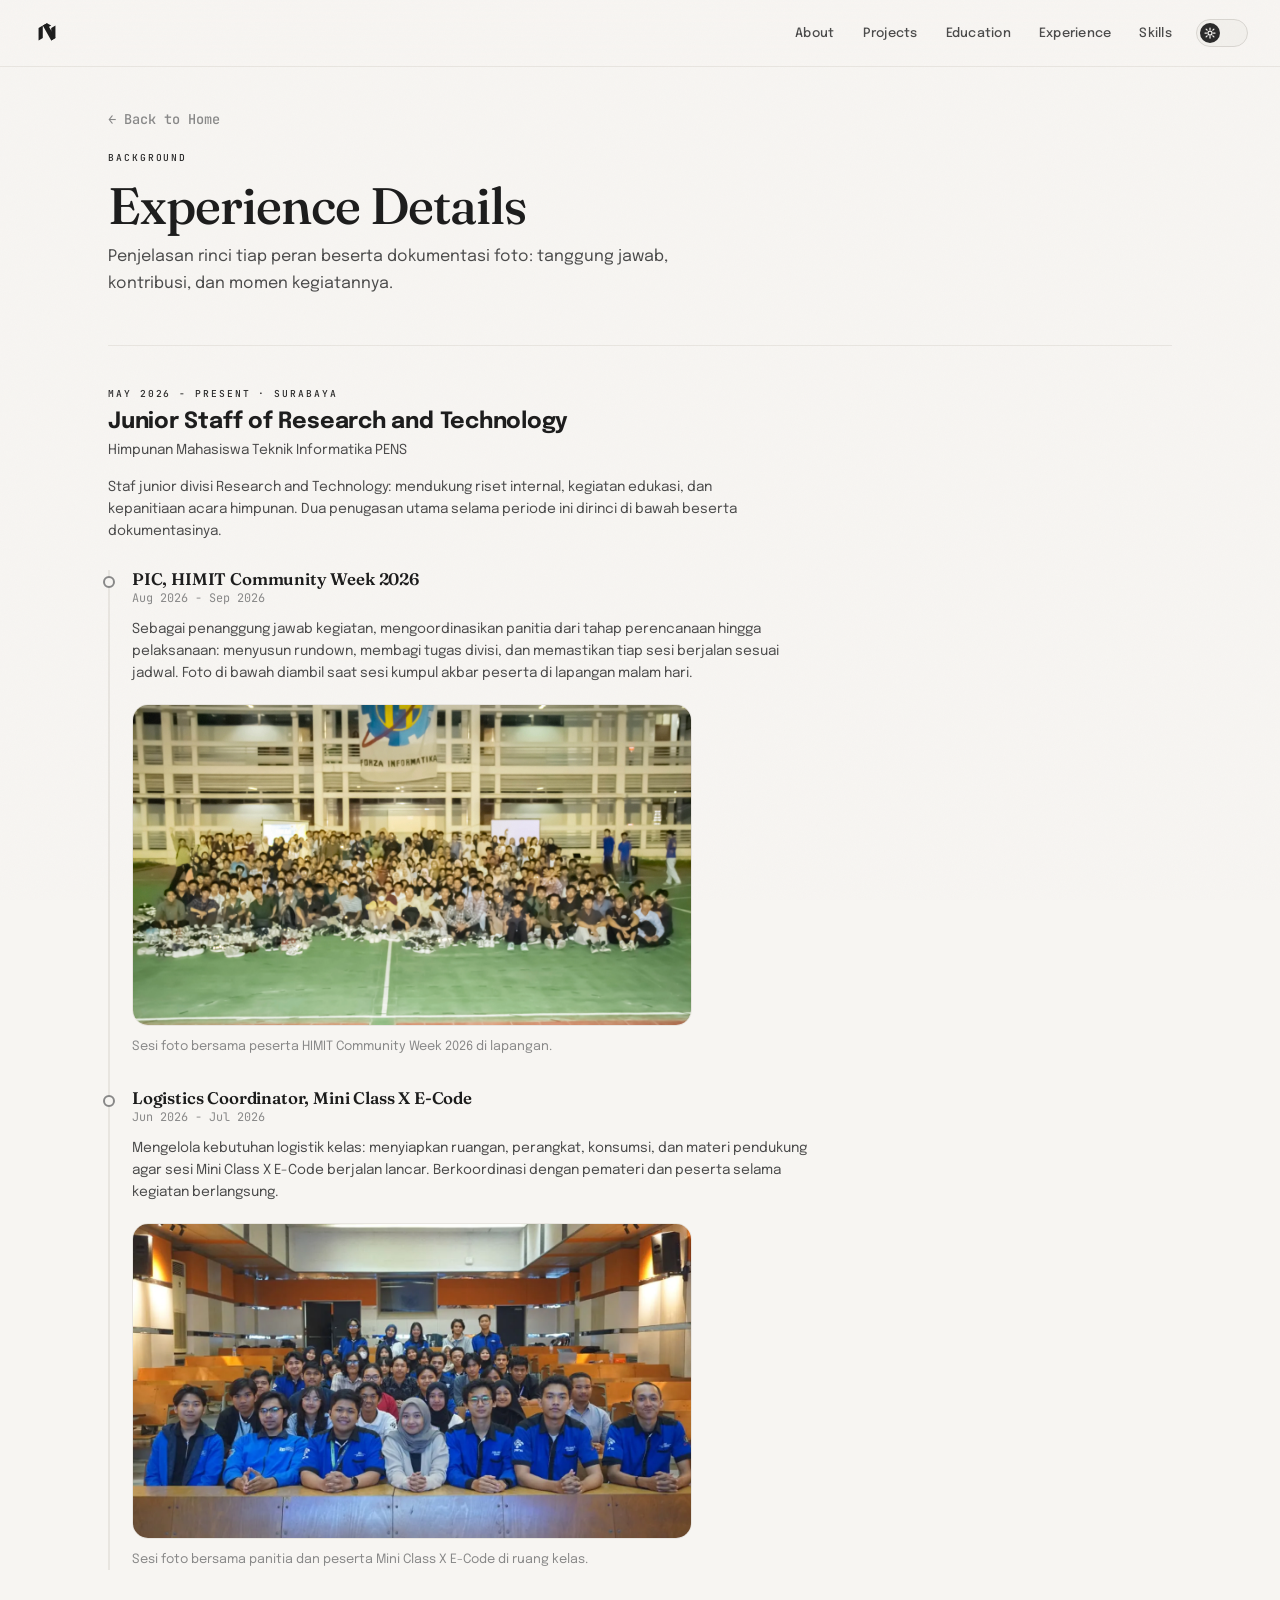
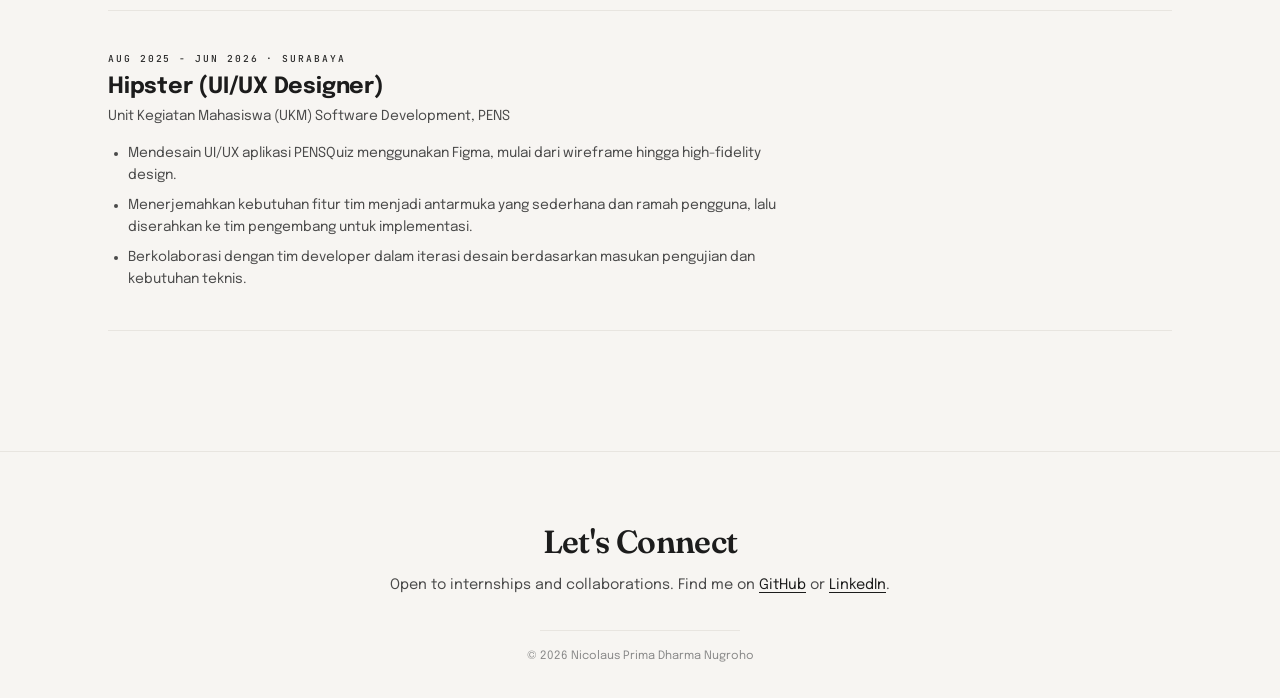
==== commit 68099b6d: "Replace nav wordmark with NP monogram logo on all pages" ====
--- a/experience.html
+++ b/experience.html
@@ -296,16 +296,20 @@
     }
 
     .nav-logo {
-      font-family: var(--font-display);
-      font-size: 1.25rem;
-      font-weight: 600;
+      display: inline-flex;
+      align-items: center;
       color: var(--text);
       text-decoration: none;
-      font-feature-settings: 'swsh' 1, 'calt' 1;
-    }
-
-    .nav-logo span {
+    }
+
+    .nav-logo:hover {
       color: var(--accent);
+    }
+
+    .nav-logo .nav-mark {
+      height: 30px;
+      width: auto;
+      display: block;
     }
 
     .nav-menu {
@@ -2170,8 +2174,8 @@
         padding: 8px 14px;
       }
 
-      .nav-logo {
-        font-size: 1.12rem;
+      .nav-logo .nav-mark {
+        height: 26px;
       }
 
       .hero-title-new {
@@ -2340,7 +2344,7 @@
 <body>
   <!-- NAVBAR -->
   <header class="navbar" role="banner">
-    <a href="index.html#hero" class="nav-logo">Nicolaus<span>.</span></a>
+    <a href="index.html#hero" class="nav-logo" aria-label="Nicolaus Prima — home"><svg class="nav-mark" viewBox="0 0 512 512" aria-hidden="true"><g fill="currentColor"><path d="M112 172 L184 130 L184 340 L112 382 Z"/><path d="M184 130 L256 88 L400 340 L328 382 Z"/><path d="M328 172 L400 130 L400 340 L328 382 Z"/><path d="M184 130 L256 88 L328 130 L256 172 Z"/></g></svg></a>
     <div class="nav-right">
       <nav class="nav-desktop" aria-label="Main navigation">
         <ul class="nav-menu">
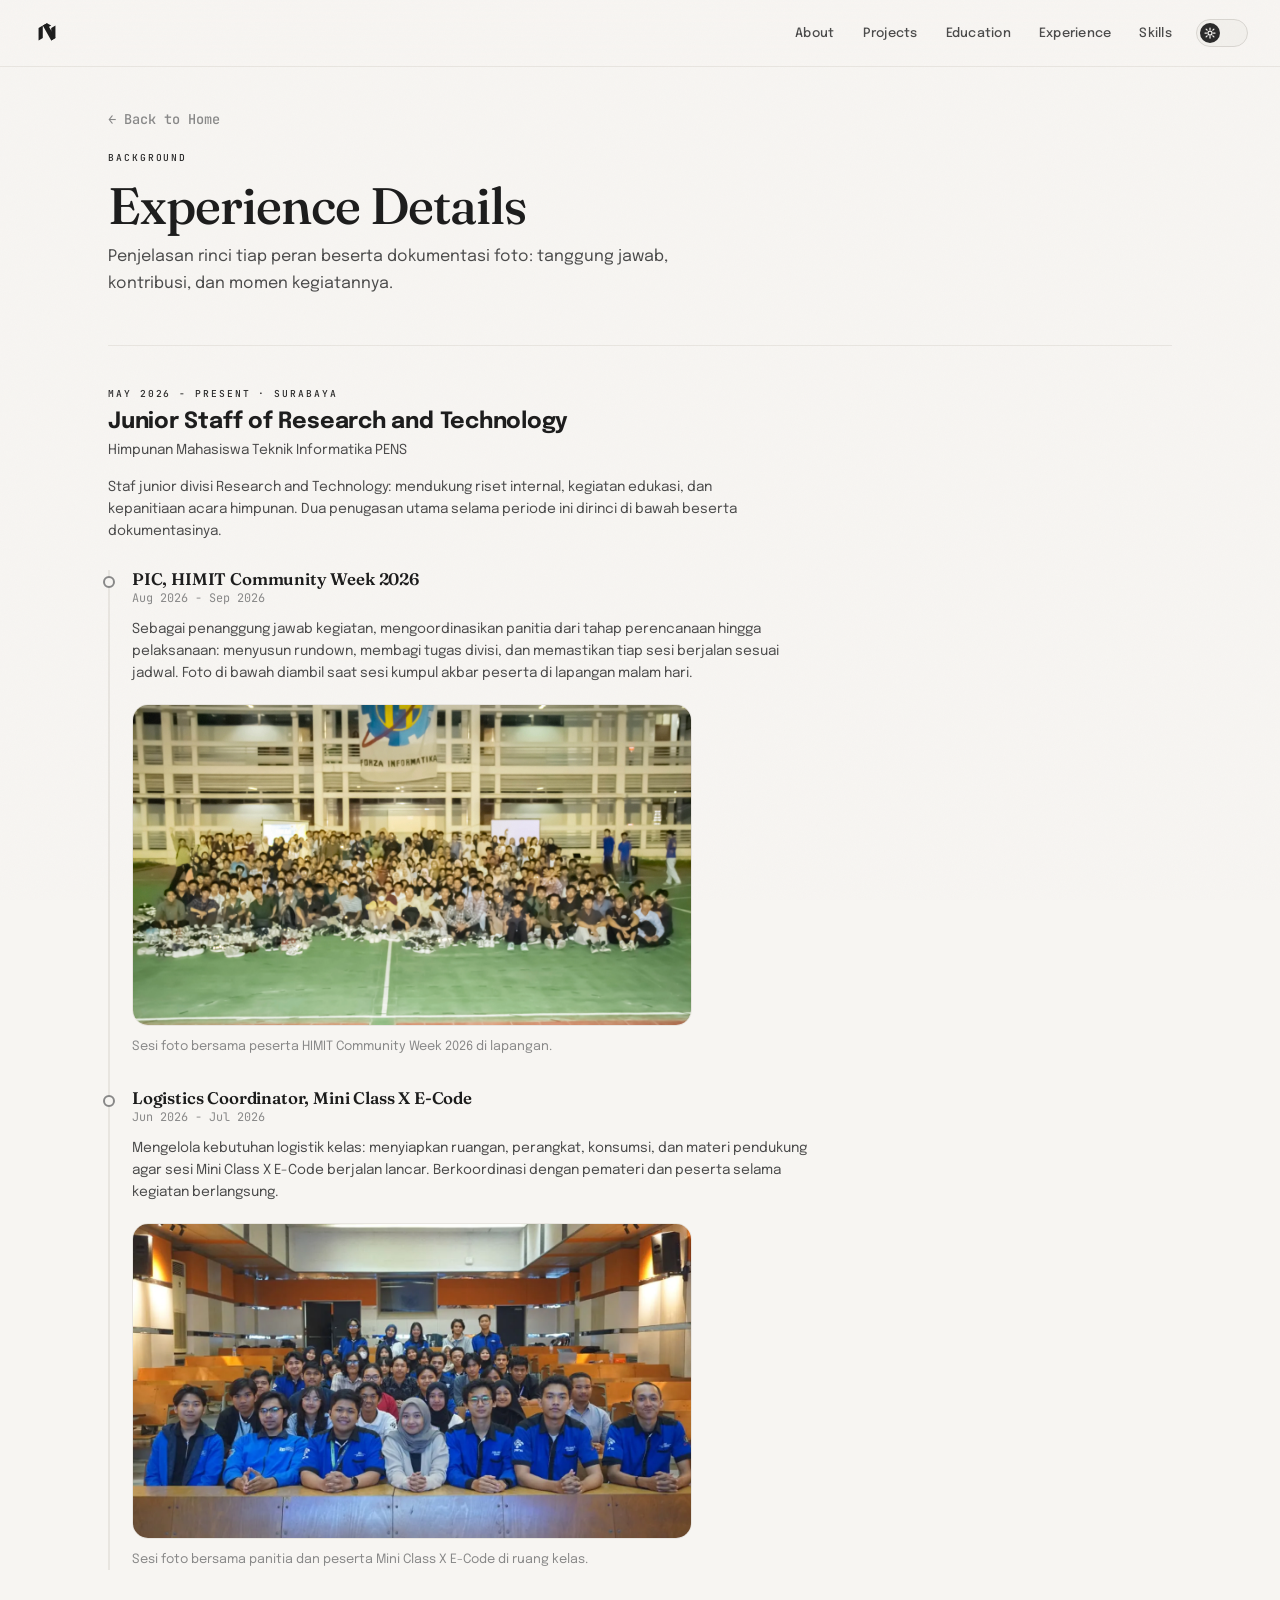
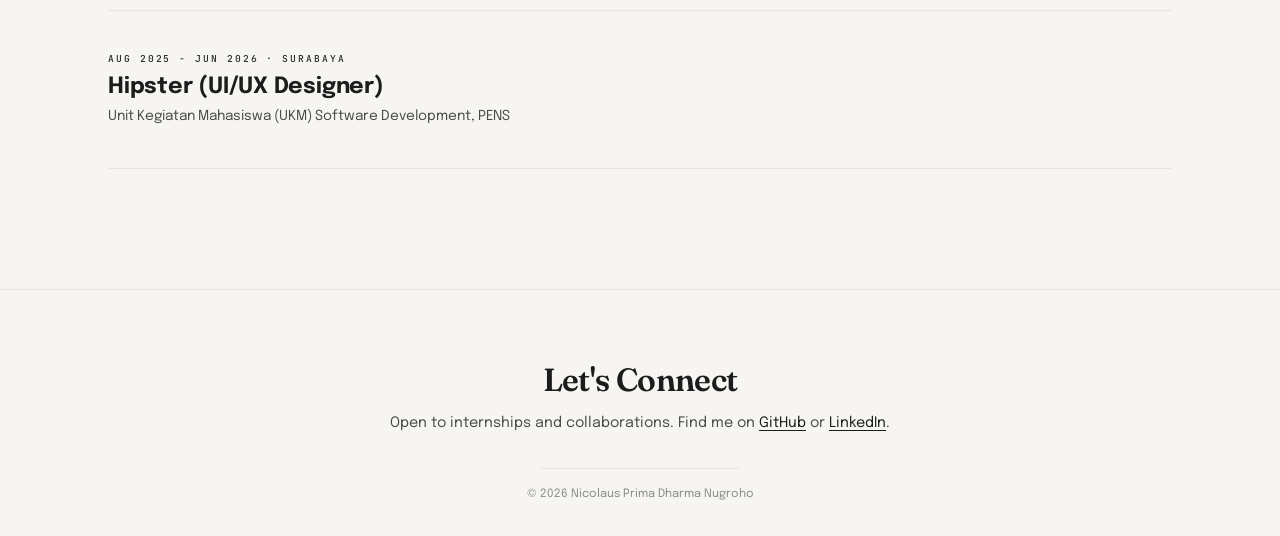
==== commit 82e4c74c: "Thin trend line, colorful muted dots, drop Hipster bullets" ====
--- a/experience.html
+++ b/experience.html
@@ -2461,11 +2461,6 @@
         <span class="section-label">Aug 2025 - Jun 2026 &middot; Surabaya</span>
         <h2 class="exp-role" style="font-size:1.4rem;margin-top:8px;">Hipster (UI/UX Designer)</h2>
         <div class="exp-org">Unit Kegiatan Mahasiswa (UKM) Software Development, PENS</div>
-        <ul class="exp-desc" style="margin-top:14px;max-width:680px;">
-          <li>Mendesain UI/UX aplikasi PENSQuiz menggunakan Figma, mulai dari wireframe hingga high-fidelity design.</li>
-          <li>Menerjemahkan kebutuhan fitur tim menjadi antarmuka yang sederhana dan ramah pengguna, lalu diserahkan ke tim pengembang untuk implementasi.</li>
-          <li>Berkolaborasi dengan tim developer dalam iterasi desain berdasarkan masukan pengujian dan kebutuhan teknis.</li>
-        </ul>
       </article>
     </div>
   </main>
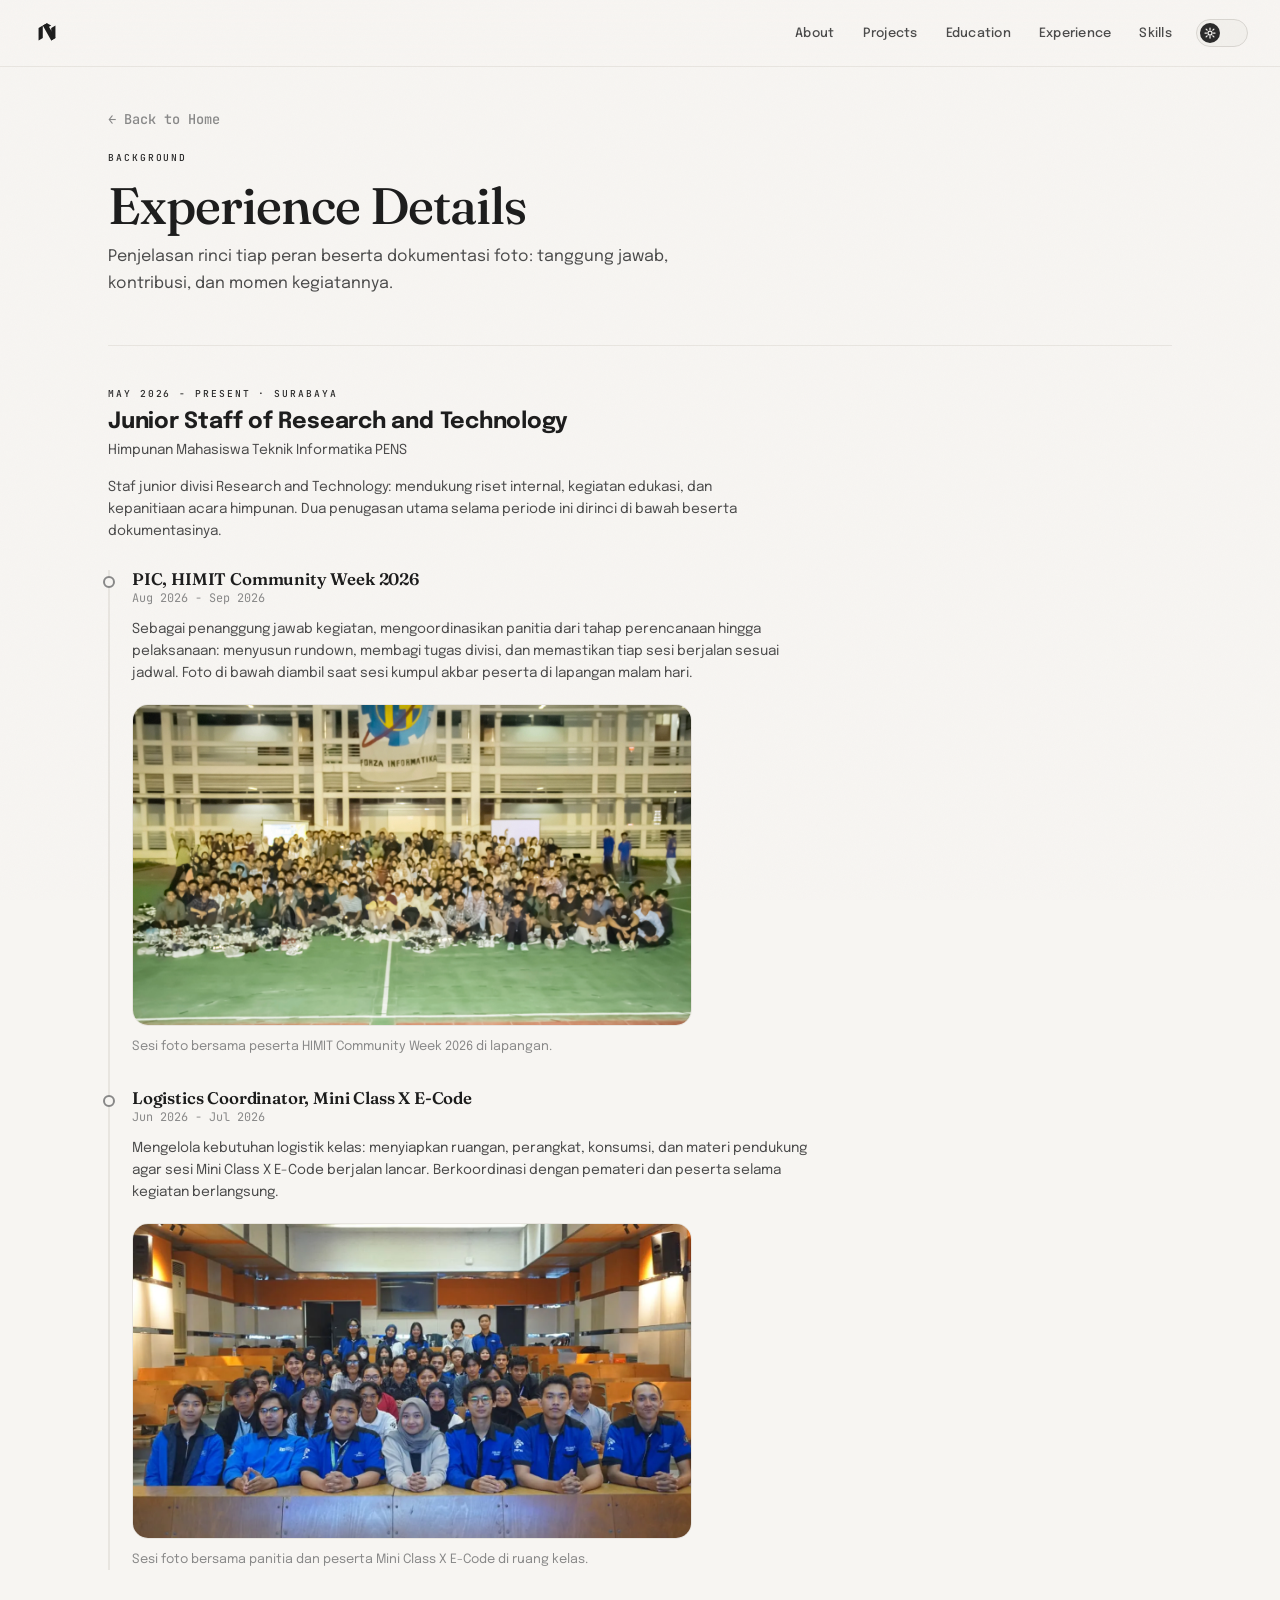
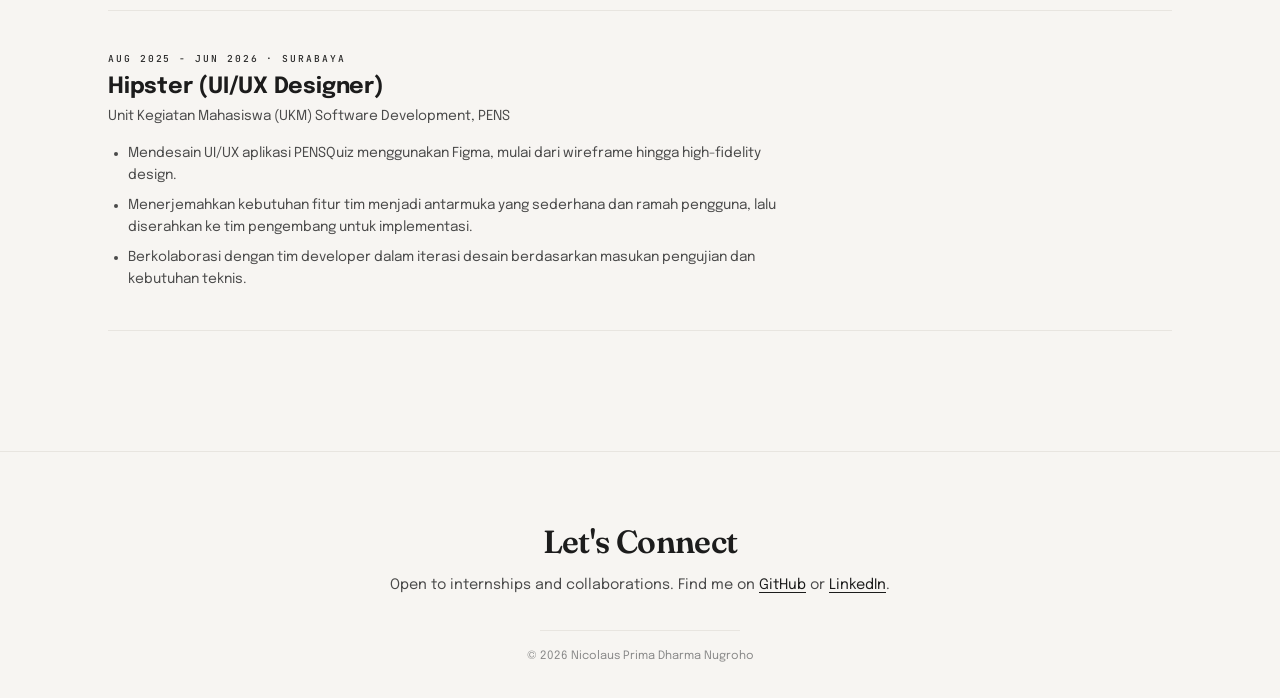
==== commit 6c592372: "Restore Hipster bullets on experience page only" ====
--- a/experience.html
+++ b/experience.html
@@ -2461,6 +2461,11 @@
         <span class="section-label">Aug 2025 - Jun 2026 &middot; Surabaya</span>
         <h2 class="exp-role" style="font-size:1.4rem;margin-top:8px;">Hipster (UI/UX Designer)</h2>
         <div class="exp-org">Unit Kegiatan Mahasiswa (UKM) Software Development, PENS</div>
+        <ul class="exp-desc" style="margin-top:14px;max-width:680px;">
+          <li>Mendesain UI/UX aplikasi PENSQuiz menggunakan Figma, mulai dari wireframe hingga high-fidelity design.</li>
+          <li>Menerjemahkan kebutuhan fitur tim menjadi antarmuka yang sederhana dan ramah pengguna, lalu diserahkan ke tim pengembang untuk implementasi.</li>
+          <li>Berkolaborasi dengan tim developer dalam iterasi desain berdasarkan masukan pengujian dan kebutuhan teknis.</li>
+        </ul>
       </article>
     </div>
   </main>
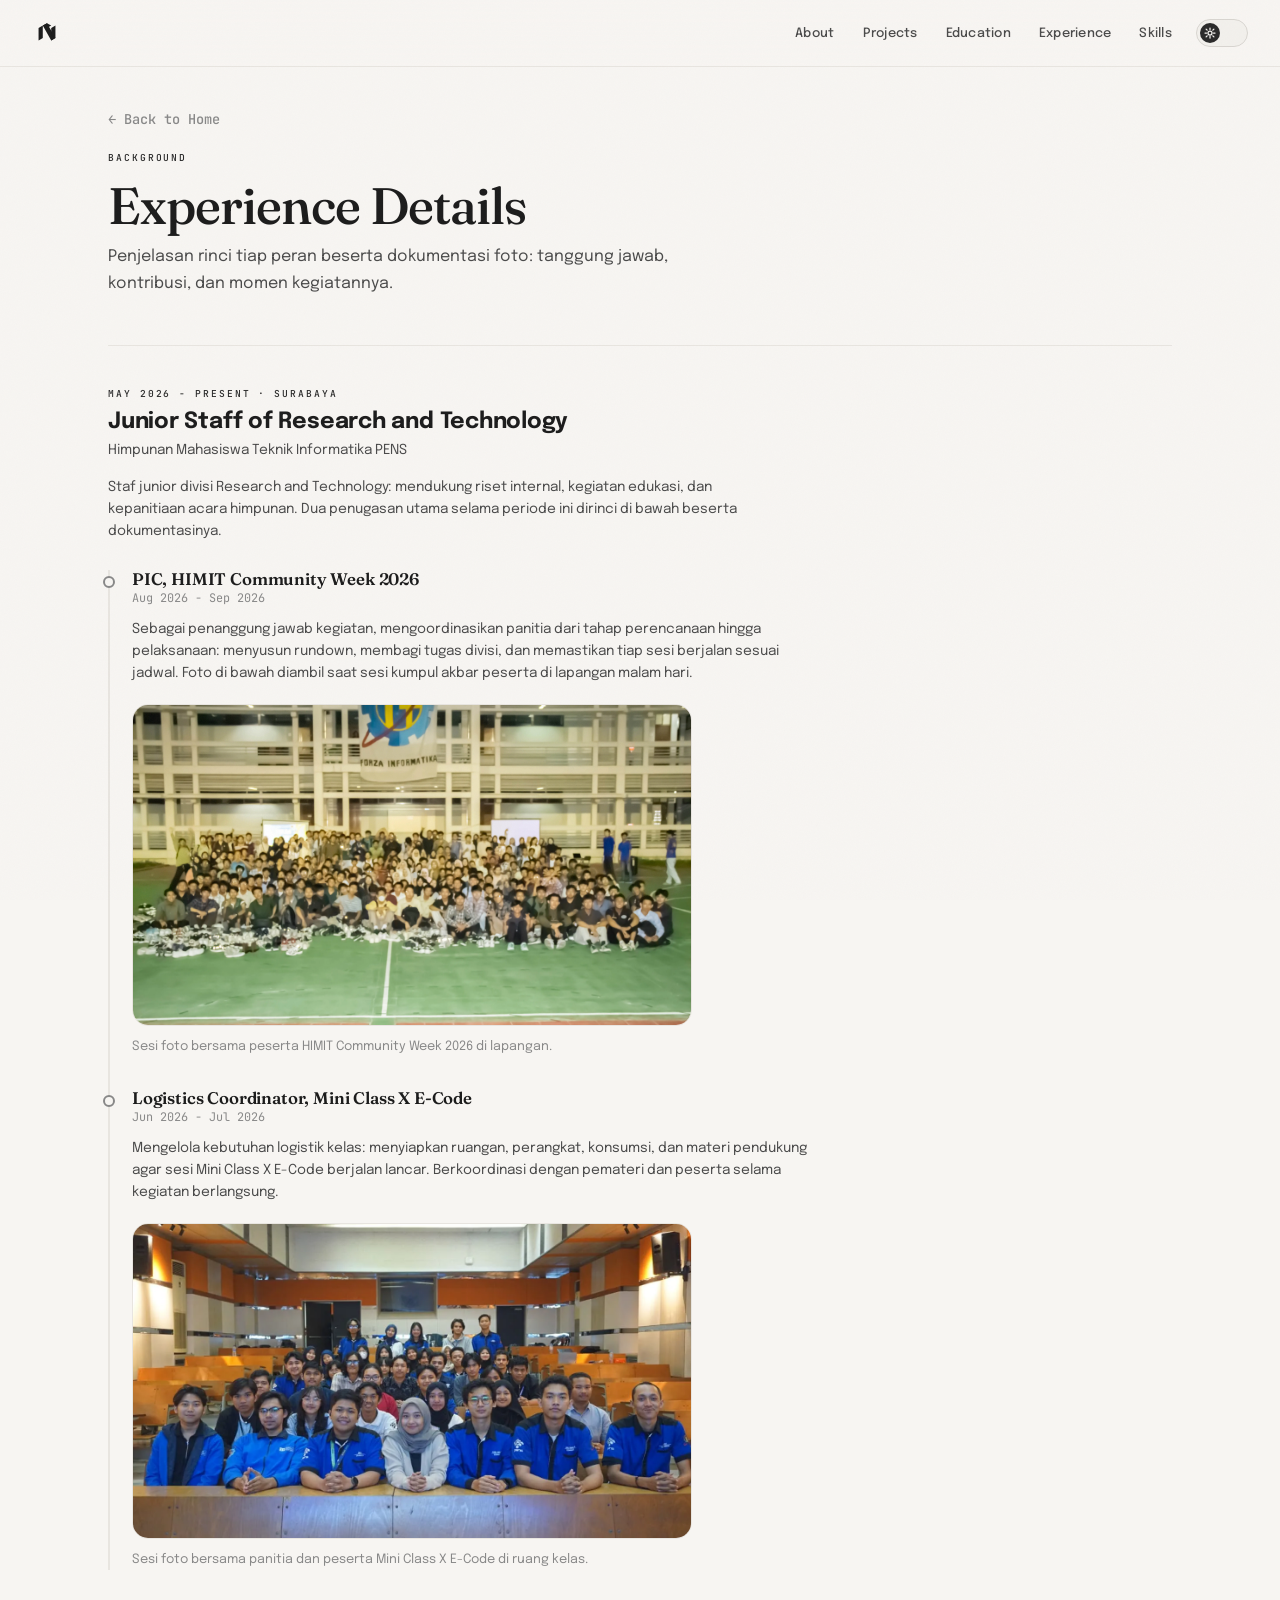
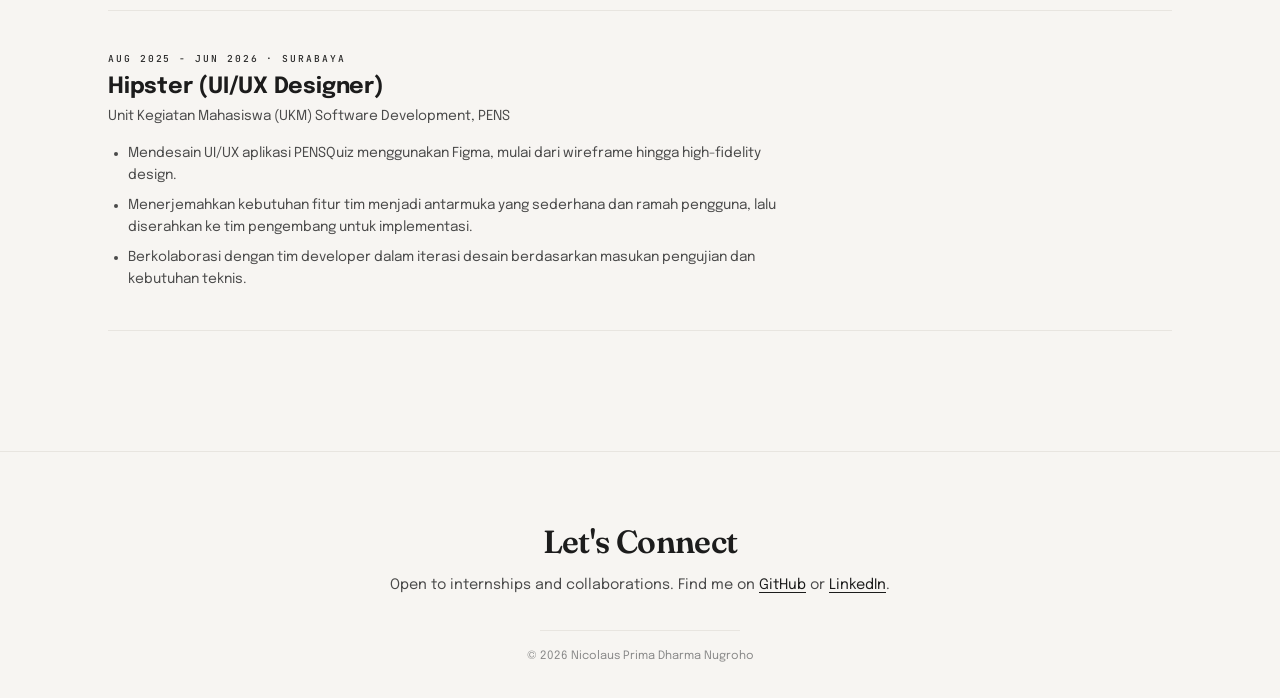
==== commit ad5ea93a: "Perf: headline statis LCP, font ramping, WebP proyek+logo, marquee idle" ====
--- a/experience.html
+++ b/experience.html
@@ -18,7 +18,7 @@
   <link rel="preconnect" href="https://fonts.googleapis.com">
   <link rel="preconnect" href="https://fonts.gstatic.com" crossorigin>
   <link
-    href="https://fonts.googleapis.com/css2?family=Fraunces:ital,opsz,wght@0,9..144,400;0,9..144,500;0,9..144,600;0,9..144,700;1,9..144,400;1,9..144,500;1,9..144,600&family=Epilogue:wght@400;500;600&family=JetBrains+Mono:wght@400;500&family=Bebas+Neue&display=swap"
+    href="https://fonts.googleapis.com/css2?family=Fraunces:opsz,wght@9..144,500;9..144,600;9..144,700&family=Epilogue:wght@400;500;600&family=JetBrains+Mono:wght@400;500&display=swap"
     rel="stylesheet">
   <script>
     (function () {
@@ -49,7 +49,6 @@
       --font-display: 'Fraunces', serif;
       --font-body: 'Epilogue', sans-serif;
       --font-mono: 'JetBrains Mono', monospace;
-      --font-impact: 'Bebas Neue', sans-serif;
       --transition: 0.4s cubic-bezier(0.22, 1, 0.36, 1);
       --ease-out: cubic-bezier(0.22, 1, 0.36, 1);
       --max-w: 1120px;
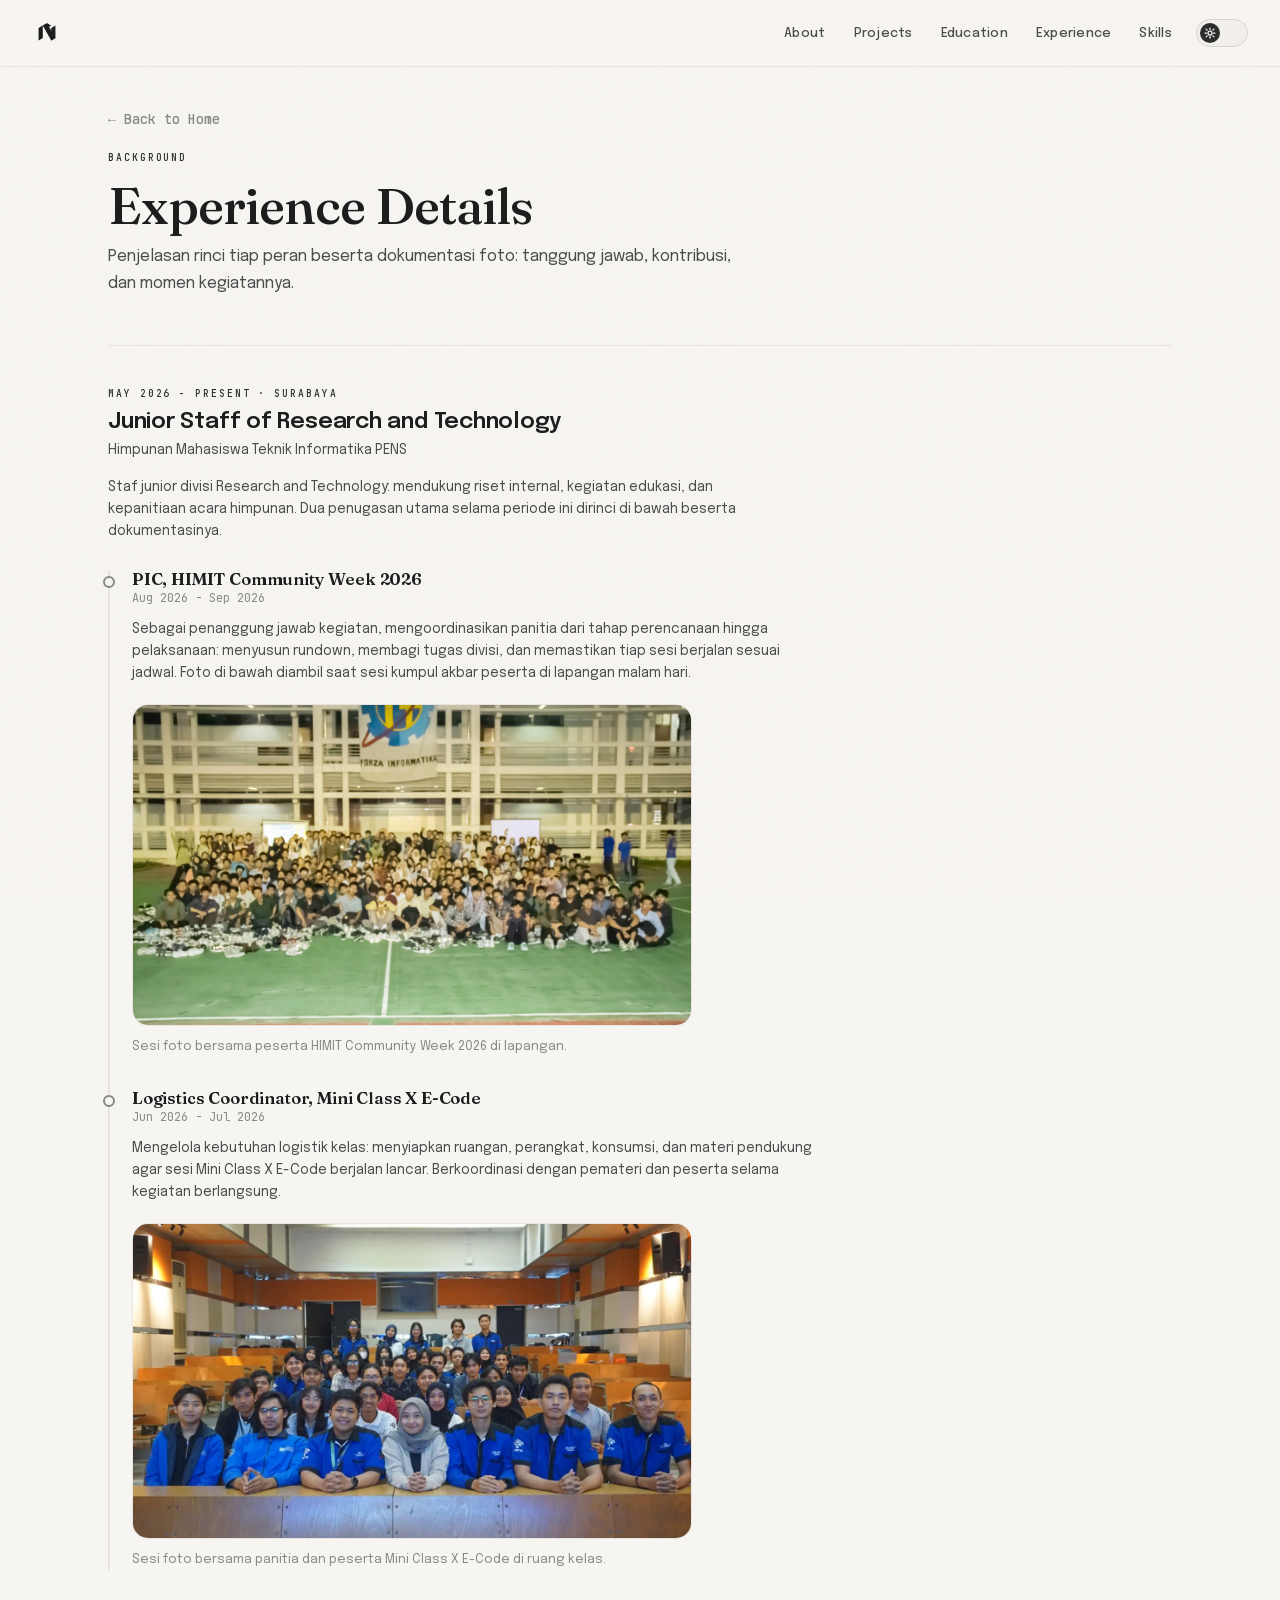
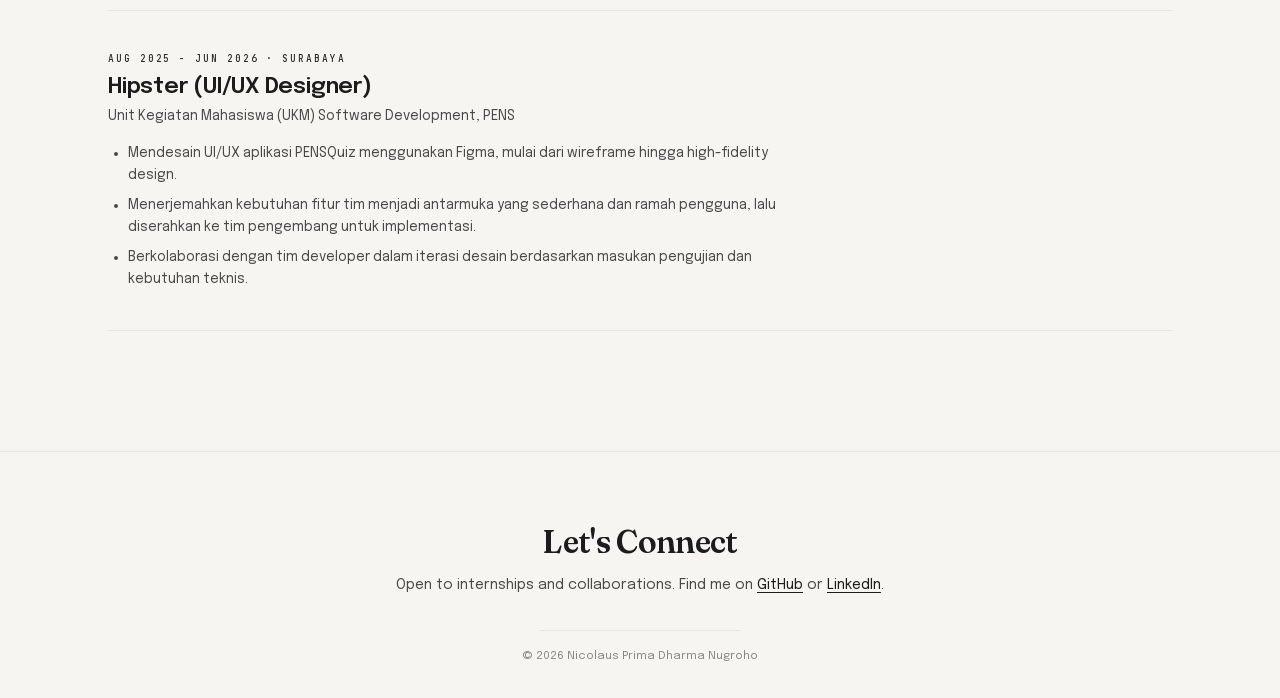
==== commit 16e3b939: "Perf: self-host fonts lokal, hero Fraunces fix" ====
--- a/experience.html
+++ b/experience.html
@@ -15,11 +15,7 @@
     content="Detail pengalaman Nicolaus Prima: HIMIT Community Week 2026 dan Mini Class X E-Code, lengkap dengan dokumentasi foto.">
   <meta property="og:image" content="https://nicolausprima.vercel.app/og-image.png">
   <link rel="icon" href="favicon.svg" type="image/svg+xml">
-  <link rel="preconnect" href="https://fonts.googleapis.com">
-  <link rel="preconnect" href="https://fonts.gstatic.com" crossorigin>
-  <link
-    href="https://fonts.googleapis.com/css2?family=Fraunces:opsz,wght@9..144,500;9..144,600;9..144,700&family=Epilogue:wght@400;500;600&family=JetBrains+Mono:wght@400;500&display=swap"
-    rel="stylesheet">
+  <link rel="stylesheet" href="assets/fonts/fonts.css">
   <script>
     (function () {
       var t = localStorage.getItem('theme');
@@ -655,7 +651,7 @@
     }
 
     .hero-title-new {
-      font-family: var(--font-heading);
+      font-family: var(--font-display);
       font-size: clamp(2.5rem, 6vw, 4.5rem);
       font-weight: 500;
       letter-spacing: -0.03em;
--- a/assets/fonts/fonts.css
+++ b/assets/fonts/fonts.css
@@ -0,0 +1,57 @@
+/* Self-hosted fonts (latin subset) — ganti Google Fonts CDN agar nol render-blocking third-party. */
+@font-face {
+  font-family: 'Fraunces';
+  font-style: normal;
+  font-weight: 500;
+  font-display: swap;
+  src: url('Fraunces-500-latin.woff2') format('woff2');
+}
+@font-face {
+  font-family: 'Fraunces';
+  font-style: normal;
+  font-weight: 600;
+  font-display: swap;
+  src: url('Fraunces-600-latin.woff2') format('woff2');
+}
+@font-face {
+  font-family: 'Fraunces';
+  font-style: normal;
+  font-weight: 700;
+  font-display: swap;
+  src: url('Fraunces-700-latin.woff2') format('woff2');
+}
+@font-face {
+  font-family: 'Epilogue';
+  font-style: normal;
+  font-weight: 400;
+  font-display: swap;
+  src: url('Epilogue-400-latin.woff2') format('woff2');
+}
+@font-face {
+  font-family: 'Epilogue';
+  font-style: normal;
+  font-weight: 500;
+  font-display: swap;
+  src: url('Epilogue-500-latin.woff2') format('woff2');
+}
+@font-face {
+  font-family: 'Epilogue';
+  font-style: normal;
+  font-weight: 600;
+  font-display: swap;
+  src: url('Epilogue-600-latin.woff2') format('woff2');
+}
+@font-face {
+  font-family: 'JetBrains Mono';
+  font-style: normal;
+  font-weight: 400;
+  font-display: swap;
+  src: url('JetBrainsMono-400-latin.woff2') format('woff2');
+}
+@font-face {
+  font-family: 'JetBrains Mono';
+  font-style: normal;
+  font-weight: 500;
+  font-display: swap;
+  src: url('JetBrainsMono-500-latin.woff2') format('woff2');
+}
